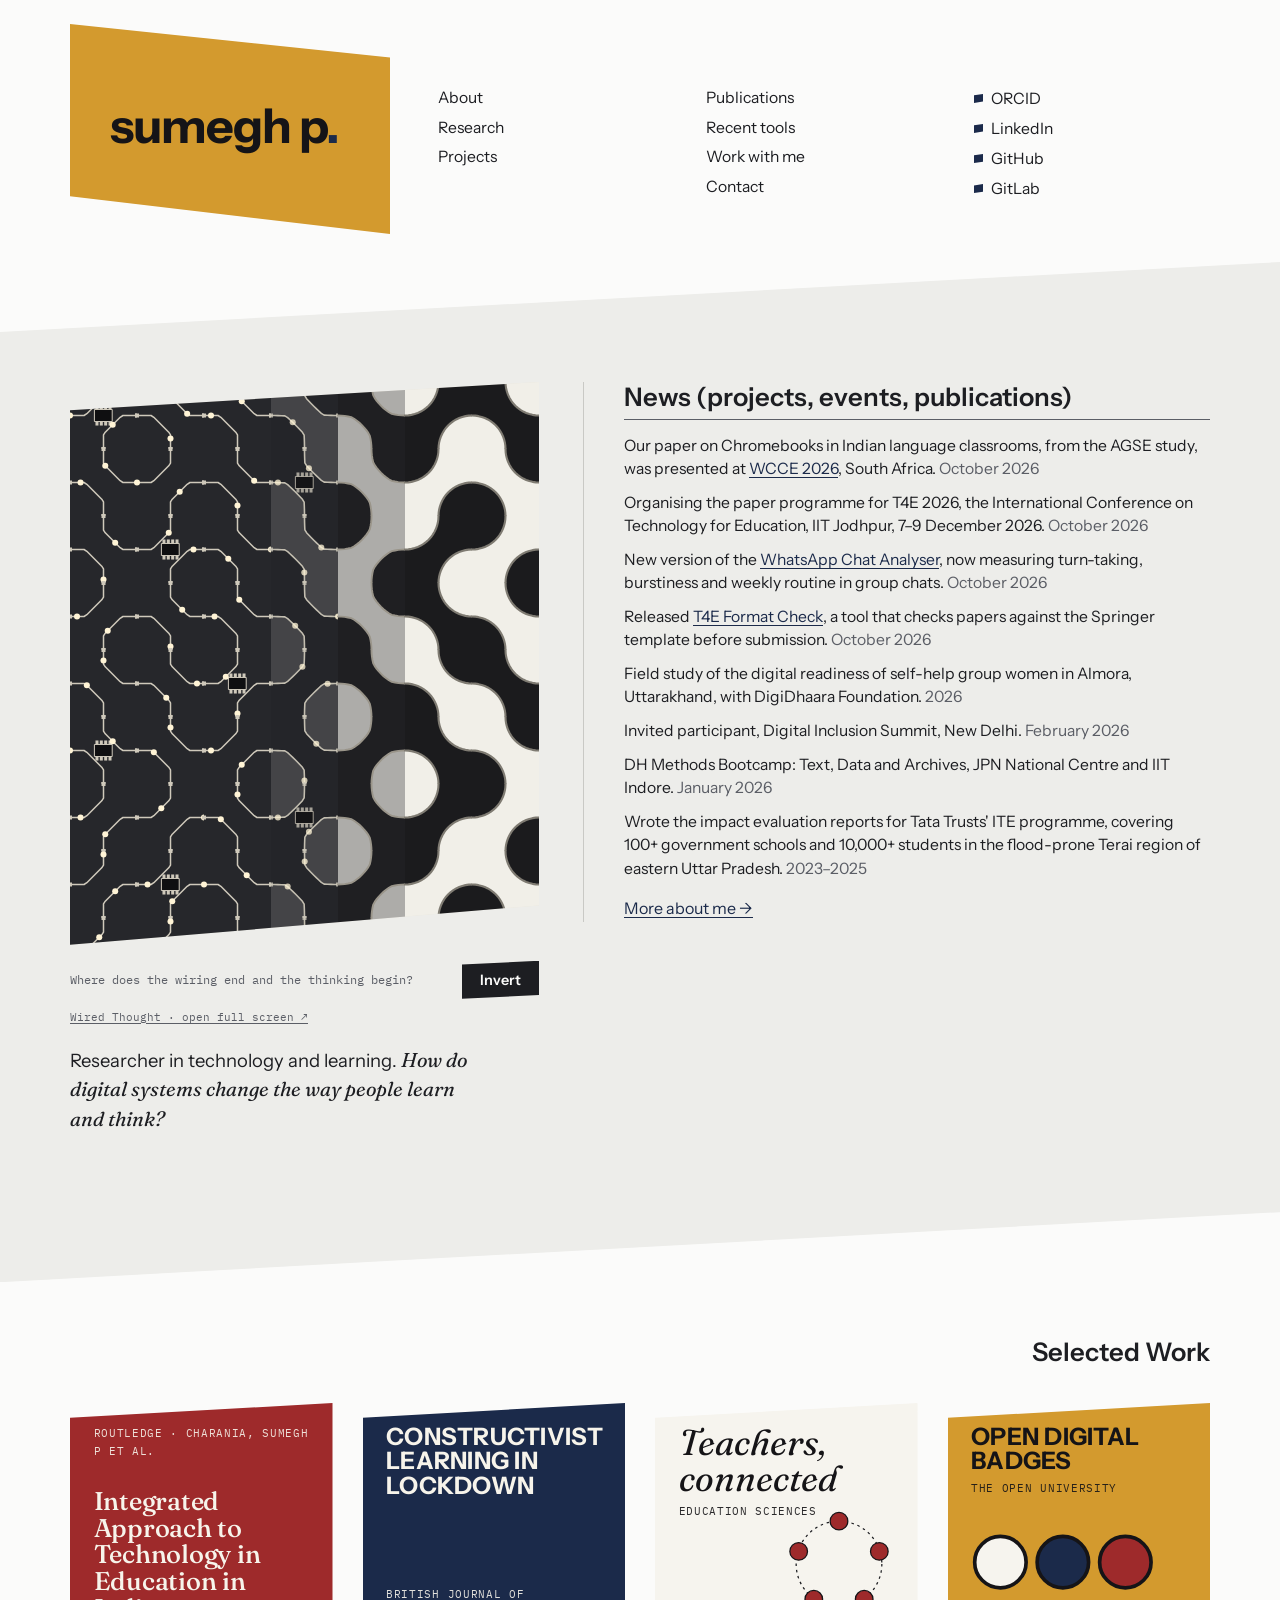
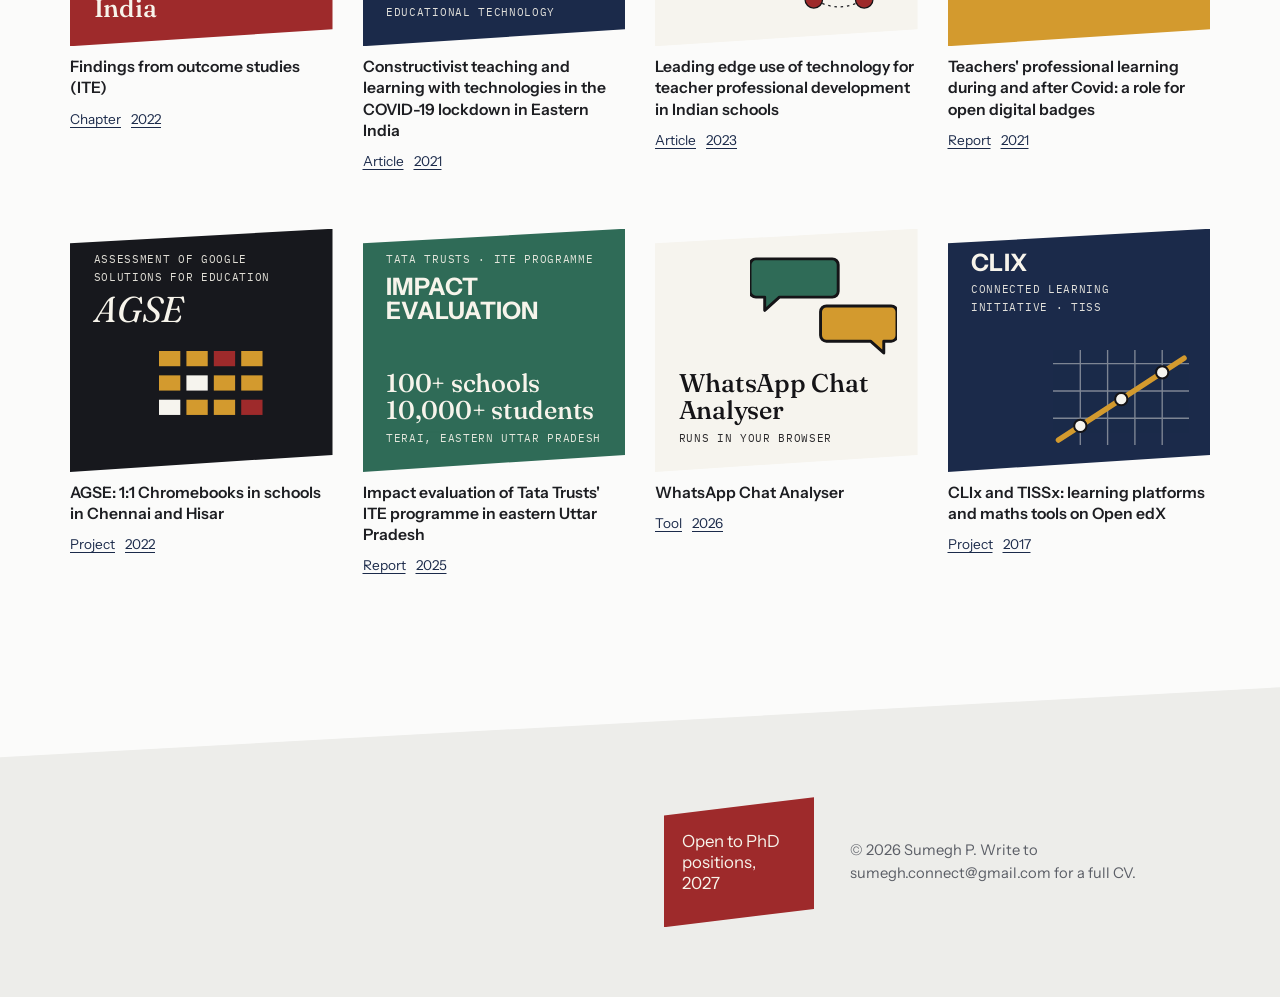
==== index.html @ 0738c070 "Add a gap above the name block" ====
<!doctype html>
<html lang="en">
<head>
<meta charset="utf-8">
<meta name="viewport" content="width=device-width, initial-scale=1, viewport-fit=cover">
<style>
:root { color-scheme: light; padding-top: env(safe-area-inset-top, 0px); padding-bottom: env(safe-area-inset-bottom, 0px); }
body { margin: 0; }
img { max-width: 100%; }
[hidden] { display: none !important; }
</style>
<title>Sumegh P</title>
<meta name="description" content="Sumegh P studies how digital systems change the way people learn and think, and builds the tools to see it.">
<link rel="preconnect" href="https://fonts.googleapis.com">
<link rel="preconnect" href="https://fonts.gstatic.com" crossorigin>
<link rel="stylesheet" href="https://fonts.googleapis.com/css2?family=Fraunces:ital,opsz,wght,SOFT,WONK@0,9..144,400..900,0..100,0..1;1,9..144,400..700,0..100,0..1&family=Instrument+Sans:wght@400;500;600;700&family=IBM+Plex+Mono:wght@400;500&family=Courier+Prime:wght@400;700&display=swap">
<style>
/* Layout: a scholar's site of tilted planes. Skewed name block, slanted grey bands, news beside a portrait, and a grid of typographic covers. Each menu item opens its own page. */
:root {
  --bg: #FBFBFA;
  --band: #EDEDEA;
  --ink: #1D1E22;
  --muted: #5B5E66;
  --rule: #C9C9C5;
  --link: #1B2A4A;
  --blue: #1B2A4A;
  --ochre: #D39A2E;
  --rose: #9E2A2B;
  --green: #2F6B57;
  --crimson: #9E2A2B;
  --night: #17181D;
  --paper: #F6F4EE;
  --on-dark: #F7F4EB;
  --on-light: #151417;

  --sans: "Instrument Sans", "Helvetica Neue", Arial, sans-serif;
  --serif: "Fraunces", Georgia, "Times New Roman", serif;
  --mono: "IBM Plex Mono", ui-monospace, Menlo, monospace;
}
@media (prefers-color-scheme: dark) {
  :root:not([data-theme="light"]) { --bg: #111216; --band: #1B1C21; --ink: #ECEBE6; --muted: #A3A5AD; --rule: #34363D; --link: #9BB2EE; color-scheme: dark; }
}
:root[data-theme="dark"] { --bg: #111216; --band: #1B1C21; --ink: #ECEBE6; --muted: #A3A5AD; --rule: #34363D; --link: #9BB2EE; color-scheme: dark; }

* { box-sizing: border-box; }
body { background: var(--bg); color: var(--ink); font-family: var(--sans); font-size: 1rem; line-height: 1.6; -webkit-font-smoothing: antialiased; overflow-x: hidden; }
a { color: var(--link); text-underline-offset: 3px; }
a:hover { color: var(--rose); }
:focus-visible { outline: 2px solid var(--ochre); outline-offset: 3px; }
.wrap { max-width: 1180px; margin: 0 auto; padding-left: max(20px, env(safe-area-inset-left, 0px)); padding-right: max(20px, env(safe-area-inset-right, 0px)); }

/* ---------- Header ---------- */
.masthead .wrap { display: grid; grid-template-columns: auto minmax(0, 1fr); gap: 48px; align-items: center; padding-block: 24px 28px; }
.logo { display: block; text-decoration: none; position: relative; width: 320px; height: 210px; }
.logo .plane { position: absolute; inset: 0; background: var(--ochre); clip-path: polygon(0 0, 100% 16%, 100% 100%, 0 82%); }
.logo .word { position: absolute; left: 40px; top: 78px; font-family: var(--sans); font-weight: 700; font-size: 3rem; letter-spacing: -0.02em; line-height: 1; color: var(--on-light); white-space: nowrap; }
.logo .word span { color: var(--blue); }
.logo:hover .plane { background: var(--crimson); }
.logo:hover .word { color: var(--on-dark); }
.logo:hover .word span { color: var(--ochre); }
.menu { display: grid; grid-template-columns: repeat(3, minmax(0, 1fr)); gap: 6px 32px; padding-top: 28px; }
.menu ul { list-style: none; margin: 0; padding: 0; display: grid; gap: 4px; align-content: start; }
.menu a { color: var(--ink); text-decoration: none; font-size: 0.98rem; display: inline-flex; align-items: center; gap: 8px; }
.menu a:hover, .menu a[aria-current="page"] { color: var(--rose); }
.menu a[aria-current="page"] { font-weight: 600; }
.menu .ext::before { content: ""; width: 9px; height: 9px; background: var(--blue); clip-path: polygon(0 15%, 100% 0, 100% 85%, 0 100%); flex: none; }

/* ---------- Slanted band ---------- */
.band { background: var(--band); clip-path: polygon(0 70px, 100% 0, 100% calc(100% - 70px), 0 100%); padding-block: 120px 130px; }
.band.flat-top { clip-path: polygon(0 0, 100% 0, 100% calc(100% - 70px), 0 100%); padding-top: 64px; }

/* ---------- Home: portrait + news ---------- */
.intro { display: grid; grid-template-columns: minmax(0, 0.9fr) minmax(0, 1.1fr); gap: 0; align-items: start; }
.portrait { padding-right: 44px; }
.portrait .skew { clip-path: polygon(0 5%, 100% 0, 100% 93%, 0 100%); background: #E8E5DC; }
.portrait svg { display: block; width: 100%; height: auto; }
.portrait { --paper: #F7F5EF; --canvas: #E8E5DC; --line: #151417; }
#tess { display: block; width: 100%; height: auto; aspect-ratio: 5 / 6; touch-action: none; cursor: ew-resize; }
.f-blue { fill: var(--blue); } .f-ochre { fill: var(--ochre); } .f-rose { fill: var(--rose); }
.f-green { fill: var(--green); } .f-paper { fill: var(--paper); } .f-line { fill: var(--line); } .f-canvas { fill: var(--canvas); }
.st { stroke: var(--line); stroke-width: 3; stroke-linejoin: round; stroke-linecap: round; }
.st-only { fill: none; stroke: var(--line); stroke-width: 3; stroke-linecap: round; stroke-linejoin: round; }
.pl { transform-box: fill-box; transform-origin: center; transition: transform .28s ease-out; }
.pl.paintable { cursor: pointer; }
.portrait.shattered .pl { transition: transform .8s cubic-bezier(.2,1.4,.4,1); }
.pl:hover > * { filter: brightness(1.07); }
.pbar { display: flex; flex-wrap: wrap; align-items: center; gap: 10px; margin-top: 16px; }
.pbar .artlink { flex-basis: 100%; font-family: var(--mono); font-size: 0.7rem; color: var(--muted); text-decoration: underline; text-underline-offset: 2px; }
.pbar .artlink:hover { color: var(--crimson); }
.pbar .caption { font-family: var(--mono); font-size: 0.74rem; color: var(--muted); line-height: 1.4; flex: 1 1 200px; }
.btn.alt { background: transparent; color: var(--ink); box-shadow: inset 0 0 0 2px var(--ink); }
.btn.alt:hover { background: var(--ochre); color: var(--on-light); box-shadow: none; }
@media (prefers-reduced-motion: reduce) { .pl { transition: none !important; } }
.portrait .who { margin-top: 18px; font-size: 1.15rem; line-height: 1.45; max-width: 34ch; }
.portrait .who em { font-family: var(--serif); font-style: italic; font-size: 1.25rem; }
.news { border-left: 1px solid var(--rule); padding-left: 40px; min-width: 0; }
.news h2, .pagehead h1 { font-family: var(--sans); font-weight: 600; font-size: 1.6rem; line-height: 1.2; margin: 0 0 14px; padding-bottom: 6px; border-bottom: 1px solid var(--muted); }
.news ul { list-style: none; margin: 0; padding: 0; display: grid; gap: 10px; }
.news li { font-size: 0.98rem; line-height: 1.5; }
.news time { color: var(--muted); white-space: nowrap; }
.news .more { margin-top: 16px; display: inline-block; }

/* ---------- Selected work ---------- */
.work-head { display: flex; flex-wrap: wrap; justify-content: space-between; align-items: baseline; gap: 12px; margin: 10px 0 30px; }
.work-head h2 { font-family: var(--sans); font-weight: 600; font-size: 1.6rem; margin: 0; }
.filterbar { font-size: 0.92rem; color: var(--muted); display: flex; gap: 10px; align-items: baseline; flex-wrap: wrap; }
.filterbar[hidden] { display: none !important; }
.linkbtn { all: unset; cursor: pointer; color: var(--link); text-decoration: underline; text-underline-offset: 3px; }
.linkbtn:hover { color: var(--rose); }
.linkbtn:focus-visible { outline: 2px solid var(--ochre); outline-offset: 2px; }
.covers { list-style: none; margin: 0; padding: 0; display: grid; grid-template-columns: repeat(4, minmax(0, 1fr)); gap: 56px 30px; }
.covers li { display: grid; gap: 10px; align-content: start; }
.covers li[hidden] { display: none !important; }
.cover { display: block; aspect-ratio: 544 / 504; max-width: 100%; clip-path: polygon(0 6%, 100% 0, 100% 93%, 0 100%); text-decoration: none; position: relative; overflow: hidden; transition: transform .35s cubic-bezier(.3,1.4,.5,1); }
.cover:hover { transform: translateY(-4px) rotate(-1deg); }
.cover:focus-visible { outline: none; }
.cover:focus-visible + .ctitle { text-decoration: underline; }
.cover .in { position: absolute; inset: 9% 9% 10% 9%; display: flex; flex-direction: column; gap: 6px; }
.ctitle { font-weight: 600; font-size: 0.98rem; line-height: 1.35; color: var(--ink); text-decoration: none; }
.ctitle:hover { color: var(--rose); }
.ctags { display: flex; gap: 10px; font-size: 0.85rem; }

/* cover designs: fixed pigments, like printed objects */
.c-rose { background: var(--rose); color: var(--on-dark); }
.c-blue { background: var(--blue); color: var(--on-dark); }
.c-paper { background: var(--paper); color: var(--on-light); }
.c-ochre { background: var(--ochre); color: var(--on-light); }
.c-night { background: var(--night); color: var(--on-dark); }
.c-green { background: var(--green); color: var(--on-dark); }
.k-small { font-family: var(--mono); font-size: clamp(0.55rem, 0.9vw, 0.7rem); letter-spacing: 0.06em; text-transform: uppercase; opacity: .9; }
.k-serif { font-family: var(--serif); font-weight: 500; font-size: clamp(1.05rem, 2vw, 1.6rem); line-height: 1.05; letter-spacing: -0.01em; }
.k-serif-i { font-family: var(--serif); font-style: italic; font-weight: 400; font-size: clamp(1.4rem, 2.8vw, 2.3rem); line-height: 1; }
.k-heavy { font-family: var(--sans); font-weight: 700; font-size: clamp(1rem, 1.9vw, 1.5rem); line-height: 1.02; text-transform: uppercase; letter-spacing: 0.01em; }
.cover svg.motif { position: absolute; pointer-events: none; }

/* ---------- Inner pages ---------- */
.page[hidden] { display: none !important; }
.pagehead { margin-bottom: 30px; }
.pagehead p { color: var(--muted); max-width: 62ch; font-size: 1.05rem; }
.cols { display: grid; grid-template-columns: minmax(0, 1fr) 320px; gap: 56px; align-items: start; }
.prose { display: grid; gap: 16px; max-width: 66ch; font-size: 1.04rem; }
.lead { font-family: var(--serif); font-style: italic; font-size: 1.45rem; line-height: 1.35; max-width: 34ch; }
.ledger { border-left: 1px solid var(--rule); padding-left: 26px; display: grid; gap: 14px; }
.ledger h2 { font-size: 0.8rem; font-family: var(--mono); font-weight: 500; letter-spacing: 0.06em; text-transform: uppercase; color: var(--muted); margin: 0 0 4px; }
.ledger div { display: grid; gap: 1px; }
.ledger .yr { font-family: var(--mono); font-size: 0.78rem; color: var(--muted); font-variant-numeric: tabular-nums; }
.ledger .what { font-weight: 600; font-size: 0.96rem; line-height: 1.35; }
.ledger .where { font-size: 0.88rem; color: var(--muted); }

.quad { display: grid; grid-template-columns: repeat(2, minmax(0, 1fr)); gap: 40px 48px; }
.quad article:last-child:nth-child(odd) { grid-column: 1 / -1; }
.quad article { display: grid; gap: 8px; align-content: start; }
.chip { width: 54px; height: 34px; clip-path: polygon(0 12%, 100% 0, 100% 88%, 0 100%); }
.quad h2, .rows h2, .tools h2, .offers h2 { font-family: var(--sans); font-weight: 600; font-size: 1.18rem; line-height: 1.3; margin: 0; }
.quad p, .offers p { color: var(--muted); }

.rows { display: grid; gap: 0; }
.rows article { display: grid; grid-template-columns: 110px minmax(0, 1fr); gap: 26px; padding-block: 24px; border-top: 1px solid var(--rule); }
.rows article:first-child { border-top: 0; padding-top: 0; }
.rows .yr { font-family: var(--mono); font-size: 0.85rem; color: var(--muted); font-variant-numeric: tabular-nums; padding-top: 3px; }
.rows .body { display: grid; gap: 7px; min-width: 0; }
.meta { font-size: 0.88rem; color: var(--muted); }
.meta b { color: var(--ink); font-weight: 600; }
.rows p { max-width: 66ch; }
.links { display: flex; flex-wrap: wrap; gap: 4px 18px; font-size: 0.94rem; }
.badge { font-family: var(--mono); font-size: 0.68rem; letter-spacing: 0.06em; text-transform: uppercase; background: var(--green); color: var(--on-dark); padding: 2px 7px; margin-left: 8px; vertical-align: 2px; }

.pubs { list-style: none; margin: 0; padding: 0; display: grid; }
.pubs li { display: grid; grid-template-columns: 70px minmax(0, 1fr); gap: 20px; padding-block: 16px; border-top: 1px solid var(--rule); }
.pubs li:first-child { border-top: 0; padding-top: 0; }
.pubs .yr { font-family: var(--mono); font-size: 0.88rem; color: var(--muted); font-variant-numeric: tabular-nums; padding-top: 2px; }
.cite { overflow-wrap: anywhere; min-width: 0; }
.cite .t { font-family: var(--serif); font-size: 1.08rem; }
.cite b { font-weight: 600; }
.cite .kind { font-family: var(--mono); font-size: 0.72rem; letter-spacing: 0.05em; text-transform: uppercase; color: var(--muted); margin-right: 8px; }
.cite .doi { font-family: var(--mono); font-size: 0.82rem; }

.tools { display: grid; grid-template-columns: repeat(2, minmax(0, 1fr)); gap: 40px; }
.tools article { display: grid; gap: 12px; align-content: start; }
.tools p { color: var(--muted); }

.offers { display: grid; grid-template-columns: repeat(2, minmax(0, 1fr)); gap: 32px 48px; margin-bottom: 30px; }
.offers article { display: grid; gap: 6px; border-top: 3px solid var(--ink); padding-top: 14px; }

.svc { display: grid; grid-template-columns: repeat(3, minmax(0, 1fr)); gap: 36px; margin-top: 56px; padding-top: 30px; border-top: 1px solid var(--rule); }
.svc h2 { font-family: var(--mono); font-size: 0.8rem; font-weight: 500; letter-spacing: 0.06em; text-transform: uppercase; color: var(--muted); margin: 0 0 12px; }
.svc ul { list-style: none; margin: 0; padding: 0; display: grid; gap: 12px; }
.svc li { font-weight: 600; font-size: 0.96rem; line-height: 1.4; display: grid; }
.svc li span { font-weight: 400; color: var(--muted); font-size: 0.86rem; }

.contact { display: grid; gap: 26px; }
.email-row { display: flex; flex-wrap: wrap; gap: 14px; align-items: center; }
.email { font-family: "Courier Prime", "Courier New", Courier, monospace; font-weight: 700; font-size: clamp(1.2rem, 4.2vw, 2.2rem); letter-spacing: -0.01em; user-select: all; overflow-wrap: anywhere; }
.btn { font: 600 0.9rem var(--sans); padding: 10px 18px; border: 0; background: var(--ink); color: var(--bg); cursor: pointer; clip-path: polygon(0 10%, 100% 0, 100% 90%, 0 100%); }
.btn:hover { background: var(--rose); color: var(--on-light); }
.note { font-family: var(--mono); font-size: 0.8rem; color: var(--muted); min-height: 1.2em; }
.elsewhere { list-style: none; margin: 0; padding: 0; display: grid; grid-template-columns: repeat(auto-fit, minmax(200px, 1fr)); gap: 16px 28px; }
.elsewhere li { display: grid; gap: 2px; border-top: 1px solid var(--rule); padding-top: 8px; }
.elsewhere .k { font-family: var(--mono); font-size: 0.74rem; letter-spacing: 0.05em; text-transform: uppercase; color: var(--muted); }

/* ---------- Footer ---------- */
.foot { margin-top: 90px; }
.foot .band { padding-block: 110px 70px; clip-path: polygon(0 70px, 100% 0, 100% 100%, 0 100%); }
.foot .wrap { display: flex; flex-wrap: wrap; gap: 36px; justify-content: flex-end; align-items: center; }
.foot .tile { display: block; width: 150px; height: 130px; background: var(--crimson); clip-path: polygon(0 14%, 100% 0, 100% 86%, 0 100%); color: var(--on-dark); text-decoration: none; padding: 34px 18px; font-size: 1.05rem; line-height: 1.25; }
.foot .tile:hover { background: var(--ochre); color: var(--on-light); }
.foot p { max-width: 36ch; font-size: 0.92rem; color: var(--muted); margin: 0; }

.section-gap { padding-block: 40px 20px; }

@media (max-width: 1000px) {
  .covers { grid-template-columns: repeat(3, minmax(0, 1fr)); }
}
@media (max-width: 860px) {
  .masthead .wrap { grid-template-columns: minmax(0, 1fr); gap: 4px; }
  .menu { padding-top: 0; }
  .intro, .cols { grid-template-columns: minmax(0, 1fr); gap: 36px; }
  .portrait { padding-right: 0; max-width: 460px; }
  .news { border-left: 0; padding-left: 0; }
  .covers { grid-template-columns: repeat(2, minmax(0, 1fr)); gap: 40px 20px; }
  .quad, .tools, .offers, .svc { grid-template-columns: minmax(0, 1fr); }
  .band { padding-block: 90px 100px; clip-path: polygon(0 40px, 100% 0, 100% calc(100% - 40px), 0 100%); }
  .band.flat-top { clip-path: polygon(0 0, 100% 0, 100% calc(100% - 40px), 0 100%); padding-top: 40px; }
}
@media (max-width: 560px) {
  .logo { width: 240px; height: 160px; }
  .logo { width: 250px; }
  .logo .plane { right: 0; }
  .logo .word { left: 28px; top: 58px; font-size: 2.3rem; }
  .menu { grid-template-columns: repeat(2, minmax(0, 1fr)); }
  .menu ul:nth-child(3) { grid-column: 1 / -1; display: flex; flex-wrap: wrap; gap: 6px 18px; margin-top: 8px; }
  .rows article, .pubs li { grid-template-columns: minmax(0, 1fr); gap: 4px; }
  .k-serif { font-size: 1rem; } .k-heavy { font-size: 0.95rem; } .k-serif-i { font-size: 1.35rem; }
}
@media (prefers-reduced-motion: reduce) { .cover { transition: none; } }
</style>
</head>
<body>
<header class="masthead">
  <div class="wrap">
    <a class="logo" href="#home" aria-label="Sumegh P, home">
      <span class="plane" aria-hidden="true"></span>
      <span class="word" aria-hidden="true">sumegh p<span>.</span></span>
    </a>
    <nav class="menu" aria-label="Pages">
      <ul>
        <li><a href="#about">About</a></li>
        <li><a href="#research">Research</a></li>
        <li><a href="#projects">Projects</a></li>
      </ul>
      <ul>
        <li><a href="#publications">Publications</a></li>
        <li><a href="#tools">Recent tools</a></li>
        <li><a href="#work">Work with me</a></li>
        <li><a href="#contact">Contact</a></li>
      </ul>
      <ul>
        <li><a class="ext" href="https://orcid.org/0000-0003-0709-2174" target="_blank" rel="noopener">ORCID</a></li>
        <li><a class="ext" href="https://www.linkedin.com/in/sumeghhp" target="_blank" rel="noopener">LinkedIn</a></li>
        <li><a class="ext" href="https://github.com/sumeghp" target="_blank" rel="noopener">GitHub</a></li>
        <li><a class="ext" href="https://gitlab.com/sumeghhp" target="_blank" rel="noopener">GitLab</a></li>
      </ul>
    </nav>
  </div>
</header>

<main>
  <!-- ================= HOME ================= -->
  <div class="page" data-page="home">
    <div class="band">
      <div class="wrap intro">
        <div class="portrait">
          <div class="skew">
            <canvas id="tess" role="img" aria-label="A circuit board whose right-angled traces gradually bend into an interlocking black and white pattern"></canvas>
          </div>
          <div class="pbar">
            <span class="caption">Where does the wiring end and the thinking begin?</span>
            <button class="btn" type="button" id="invert">Invert</button>
            <a class="artlink" href="https://sumeghp.github.io/wired-thought/" target="_blank" rel="noopener">Wired Thought · open full screen ↗</a>
          </div>
          <p class="who">Researcher in technology and learning. <em>How do digital systems change the way people learn and think?</em></p>
        </div>
        <div class="news">
          <h2>News (projects, events, publications)</h2>
          <ul>
            <li>Our paper on Chromebooks in Indian language classrooms, from the AGSE study, was presented at <a href="https://wcce2026.org/program/" target="_blank" rel="noopener">WCCE 2026</a>, South Africa. <time>October 2026</time></li>
            <li>Organising the paper programme for T4E 2026, the International Conference on Technology for Education, IIT Jodhpur, 7–9 December 2026. <time>October 2026</time></li>
            <li>New version of the <a href="https://sumeghhp.gitlab.io/whatsapp_plots/" target="_blank" rel="noopener">WhatsApp Chat Analyser</a>, now measuring turn-taking, burstiness and weekly routine in group chats. <time>October 2026</time></li>
            <li>Released <a href="https://sumeghp.github.io/t4e-format-checker/" target="_blank" rel="noopener">T4E Format Check</a>, a tool that checks papers against the Springer template before submission. <time>October 2026</time></li>
            <li>Field study of the digital readiness of self-help group women in Almora, Uttarakhand, with DigiDhaara Foundation. <time>2026</time></li>
            <li>Invited participant, Digital Inclusion Summit, New Delhi. <time>February 2026</time></li>
            <li>DH Methods Bootcamp: Text, Data and Archives, JPN National Centre and IIT Indore. <time>January 2026</time></li>
            <li>Wrote the impact evaluation reports for Tata Trusts' ITE programme, covering 100+ government schools and 10,000+ students in the flood-prone Terai region of eastern Uttar Pradesh. <time>2023–2025</time></li>
          </ul>
          <a class="more" href="#about">More about me →</a>
        </div>
      </div>
    </div>

    <div class="wrap section-gap">
      <div class="work-head">
        <div class="filterbar" id="filterbar" hidden><span>Showing <b id="filtername"></b></span><button class="linkbtn" type="button" id="clearfilter">Show all</button></div>
        <h2 style="margin-left:auto">Selected Work</h2>
      </div>
      <ul class="covers" id="covers">
        <li data-tags="Chapter 2022">
          <a class="cover c-rose" href="https://doi.org/10.4324/9781003300274-7" target="_blank" rel="noopener" aria-label="Findings from outcome studies, Routledge chapter 2022">
            <span class="in"><span class="k-small">Routledge · Charania, Sumegh P et al.</span><span class="k-serif" style="margin-top:auto">Integrated Approach to Technology in Education in India</span></span>
          </a>
          <a class="ctitle" href="https://doi.org/10.4324/9781003300274-7" target="_blank" rel="noopener">Findings from outcome studies (ITE)</a>
          <span class="ctags"><button class="linkbtn" type="button" data-tag="Chapter">Chapter</button><button class="linkbtn" type="button" data-tag="2022">2022</button></span>
        </li>
        <li data-tags="Article 2021">
          <a class="cover c-blue" href="https://doi.org/10.1111/bjet.13111" target="_blank" rel="noopener" aria-label="Constructivist teaching and learning with technologies in the COVID-19 lockdown, BJET 2021">
            <span class="in"><span class="k-heavy">Constructivist learning in lockdown</span><span class="k-small" style="margin-top:auto">British Journal of Educational Technology</span></span>
          </a>
          <a class="ctitle" href="https://doi.org/10.1111/bjet.13111" target="_blank" rel="noopener">Constructivist teaching and learning with technologies in the COVID-19 lockdown in Eastern India</a>
          <span class="ctags"><button class="linkbtn" type="button" data-tag="Article">Article</button><button class="linkbtn" type="button" data-tag="2021">2021</button></span>
        </li>
        <li data-tags="Article 2023">
          <a class="cover c-paper" href="https://doi.org/10.3390/educsci13040386" target="_blank" rel="noopener" aria-label="Leading edge use of technology for teacher professional development, Education Sciences 2023">
            <svg class="motif" viewBox="0 0 100 100" style="right:6%;bottom:8%;width:48%" aria-hidden="true"><circle cx="50" cy="50" r="34" fill="none" stroke="#1D1E22" stroke-dasharray="2 3"/><g fill="#9E2A2B" stroke="#151417" stroke-width="1"><circle cx="50" cy="16" r="7"/><circle cx="82" cy="40" r="7"/><circle cx="70" cy="78" r="7"/><circle cx="30" cy="78" r="7"/><circle cx="18" cy="40" r="7"/></g></svg>
            <span class="in"><span class="k-serif-i">Teachers, connected</span><span class="k-small">Education Sciences</span></span>
          </a>
          <a class="ctitle" href="https://doi.org/10.3390/educsci13040386" target="_blank" rel="noopener">Leading edge use of technology for teacher professional development in Indian schools</a>
          <span class="ctags"><button class="linkbtn" type="button" data-tag="Article">Article</button><button class="linkbtn" type="button" data-tag="2023">2023</button></span>
        </li>
        <li data-tags="Report 2021">
          <a class="cover c-ochre" href="https://oro.open.ac.uk/75653/" target="_blank" rel="noopener" aria-label="Open digital badges report, The Open University 2021">
            <svg class="motif" viewBox="0 0 100 60" style="left:9%;bottom:12%;width:70%" aria-hidden="true"><g stroke="#151417" stroke-width="2"><circle cx="16" cy="30" r="14" fill="#F6F4EE"/><circle cx="50" cy="30" r="14" fill="#1B2A4A"/><circle cx="84" cy="30" r="14" fill="#9E2A2B"/></g></svg>
            <span class="in"><span class="k-heavy">Open digital badges</span><span class="k-small">The Open University</span></span>
          </a>
          <a class="ctitle" href="https://oro.open.ac.uk/75653/" target="_blank" rel="noopener">Teachers' professional learning during and after Covid: a role for open digital badges</a>
          <span class="ctags"><button class="linkbtn" type="button" data-tag="Report">Report</button><button class="linkbtn" type="button" data-tag="2021">2021</button></span>
        </li>
        <li data-tags="Project 2022">
          <a class="cover c-night" href="#projects" aria-label="AGSE, Assessment of Google Solutions for Education">
            <svg class="motif" viewBox="0 0 100 60" style="right:8%;bottom:12%;width:58%" aria-hidden="true"><g fill="#D39A2E"><rect x="0" y="0" width="14" height="10"/><rect x="18" y="0" width="14" height="10"/><rect x="36" y="0" width="14" height="10" fill="#9E2A2B"/><rect x="54" y="0" width="14" height="10"/><rect x="0" y="16" width="14" height="10"/><rect x="18" y="16" width="14" height="10" fill="#F6F4EE"/><rect x="36" y="16" width="14" height="10"/><rect x="54" y="16" width="14" height="10"/><rect x="0" y="32" width="14" height="10" fill="#F6F4EE"/><rect x="18" y="32" width="14" height="10"/><rect x="36" y="32" width="14" height="10"/><rect x="54" y="32" width="14" height="10" fill="#9E2A2B"/></g></svg>
            <span class="in"><span class="k-small">Assessment of Google Solutions for Education</span><span class="k-serif-i">AGSE</span></span>
          </a>
          <a class="ctitle" href="#projects">AGSE: 1:1 Chromebooks in schools in Chennai and Hisar</a>
          <span class="ctags"><button class="linkbtn" type="button" data-tag="Project">Project</button><button class="linkbtn" type="button" data-tag="2022">2022</button></span>
        </li>
        <li data-tags="Report 2025">
          <a class="cover c-green" href="#projects" aria-label="Impact evaluation of the ITE programme for Tata Trusts">
            <span class="in"><span class="k-small">Tata Trusts · ITE programme</span><span class="k-heavy">Impact evaluation</span><span class="k-serif" style="margin-top:auto">100+ schools<br>10,000+ students</span><span class="k-small">Terai, eastern Uttar Pradesh</span></span>
          </a>
          <a class="ctitle" href="#projects">Impact evaluation of Tata Trusts' ITE programme in eastern Uttar Pradesh</a>
          <span class="ctags"><button class="linkbtn" type="button" data-tag="Report">Report</button><button class="linkbtn" type="button" data-tag="2025">2025</button></span>
        </li>
        <li data-tags="Tool 2026">
          <a class="cover c-paper" href="https://sumeghhp.gitlab.io/whatsapp_plots/" target="_blank" rel="noopener" aria-label="WhatsApp Chat Analyser tool">
            <svg class="motif" viewBox="0 0 100 70" style="right:8%;top:10%;width:56%" aria-hidden="true"><g stroke="#151417" stroke-width="2" stroke-linejoin="round"><path fill="#2F6B57" d="M4,4 h52 a4,4 0 0 1 4,4 v18 a4,4 0 0 1 -4,4 h-36 l-10,9 v-9 h-6 a4,4 0 0 1 -4,-4 v-18 a4,4 0 0 1 4,-4 Z"/><path fill="#D39A2E" d="M96,36 h-44 a4,4 0 0 0 -4,4 v16 a4,4 0 0 0 4,4 h30 l9,8 v-8 h5 a4,4 0 0 0 4,-4 v-16 a4,4 0 0 0 -4,-4 Z"/></g></svg>
            <span class="in" style="justify-content:flex-end"><span class="k-serif">WhatsApp Chat Analyser</span><span class="k-small">Runs in your browser</span></span>
          </a>
          <a class="ctitle" href="https://sumeghhp.gitlab.io/whatsapp_plots/" target="_blank" rel="noopener">WhatsApp Chat Analyser</a>
          <span class="ctags"><button class="linkbtn" type="button" data-tag="Tool">Tool</button><button class="linkbtn" type="button" data-tag="2026">2026</button></span>
        </li>
        <li data-tags="Project 2017">
          <a class="cover c-blue" href="#projects" aria-label="CLIx and TISSx learning platforms">
            <svg class="motif" viewBox="0 0 100 70" style="right:8%;bottom:11%;width:52%" aria-hidden="true"><g stroke="#F6F4EE" stroke-width="1" opacity=".45"><path d="M0,10 H100 M0,30 H100 M0,50 H100 M20,0 V70 M40,0 V70 M60,0 V70 M80,0 V70"/></g><path d="M4,66 L96,6" stroke="#D39A2E" stroke-width="4" stroke-linecap="round"/><g fill="#F6F4EE" stroke="#151417" stroke-width="1.5"><circle cx="20" cy="55.6" r="4.5"/><circle cx="50" cy="36" r="4.5"/><circle cx="80" cy="16.4" r="4.5"/></g></svg>
            <span class="in"><span class="k-heavy">CLIx</span><span class="k-small">Connected Learning Initiative · TISS</span></span>
          </a>
          <a class="ctitle" href="#projects">CLIx and TISSx: learning platforms and maths tools on Open edX</a>
          <span class="ctags"><button class="linkbtn" type="button" data-tag="Project">Project</button><button class="linkbtn" type="button" data-tag="2017">2017</button></span>
        </li>
      </ul>
    </div>
  </div>

  <!-- ================= ABOUT ================= -->
  <div class="page" data-page="about" hidden>
    <div class="band flat-top"><div class="wrap">
      <div class="pagehead"><h1>About</h1></div>
      <div class="cols">
        <div class="prose">
          <p class="lead">I study how digital systems change the way people learn and think, and I build the tools to see it.</p>
          <p>I trained as an engineer and computer scientist at Bombay University, then spent seven years at the Tata Institute of Social Sciences studying how technology reaches government schools. On CLIx, I ran the Open edX learning platforms, wrote interactive maths tools and trained teachers in Rajasthan, Chhattisgarh, Telangana and Mizoram. I evaluated ITE, a project-based learning programme by TISS and Tata Trusts that ran in government schools across 11+ states, and co-authored its outcome studies. I also designed the research for AGSE, a study of 1:1 Chromebooks in two schools in Chennai and Hisar. Most recently, I led field research for the Digital Classroom Project in more than 60 government schools in Madhya Pradesh.</p>
          <p>Since 2024 I have managed the Safexpress Centre for Data, Learning and Decision Sciences at Ashoka University. There, mathematicians, statisticians and computer scientists study AI/ML models on state-of-the-art computing infrastructure, and I get a glimpse of that research from behind the scenes.</p>
          <p>In my spare time I help organise T4E, the international conference on technology for education, and I have worked with Tata Trusts as an evaluation consultant, writing the impact evaluation reports for its ITE programme across 100+ government schools and 10,000+ students in the flood-prone Terai region of eastern Uttar Pradesh. I am also drawn to mathematical art, especially tessellations.</p>
          <p>My questions have shifted from whether a technology works in a classroom to what it does to the people using it: how generative AI changes who does the thinking, how communities form on messaging platforms, and how culture lives in digital images. I am looking for PhD positions starting in 2027.</p>
        </div>
        <div class="ledger" aria-label="Career summary">
          <h2>Career</h2>
          <div><span class="yr">2024 –</span><span class="what">Centre Manager, SCDLDS</span><span class="where">Ashoka University</span></div>
          <div><span class="yr">2023 – 2025</span><span class="what">Evaluation consultant, ITE</span><span class="where">Sir Ratan Tata Trust</span></div>
          <div><span class="yr">2022 – 2024</span><span class="what">Senior Research Associate</span><span class="where">TISS, Gwalior and Indore</span></div>
          <div><span class="yr">2019 – 2022</span><span class="what">Research Associate</span><span class="where">TISS, Mumbai</span></div>
          <div><span class="yr">2017 – 2019</span><span class="what">Research Assistant</span><span class="where">TISS, Mumbai</span></div>
          <div><span class="yr">2017</span><span class="what">M.Sc. Computer Science</span><span class="where">Bombay University</span></div>
          <div><span class="yr">2014</span><span class="what">B.E. Instrumentation Engineering</span><span class="where">Bombay University</span></div>
        </div>
      </div>
      <div class="svc">
        <div><h2>Academic service</h2><ul>
          <li>T4E 2026<span>Organising team: peer review and paper programme</span></li>
          <li>T4E 2025<span>Conference manager, submissions and peer review</span></li>
          <li>exSPLOre 2025 and 2026<span>Local organising committee</span></li>
          <li>Education and Information Technologies<span>Reviewer</span></li>
        </ul></div>
        <div><h2>Teaching</h2><ul>
          <li>Introduction to Machine Learning<span>Teaching fellow, Ashoka University, 2024</span></li>
          <li>Python for Algorithms<span>Visiting faculty, M.Sc. Computer Science, Bombay University, 2017–18</span></li>
          <li>Teacher professional development<span>Courses and workshops for government school teachers</span></li>
        </ul></div>
        <div><h2>Recent training</h2><ul>
          <li>DH Methods Bootcamp<span>JPN National Centre and IIT Indore, 2026</span></li>
          <li>Digital Inclusion Summit<span>Invited participant, New Delhi, 2026</span></li>
        </ul></div>
      </div>
    </div></div>
  </div>

  <!-- ================= RESEARCH ================= -->
  <div class="page" data-page="research" hidden>
    <div class="band flat-top"><div class="wrap">
      <div class="pagehead"><h1>Research</h1><p>Five questions I keep returning to.</p></div>
      <div class="quad">
        <article><div class="chip" style="background:var(--blue)"></div><h2>Thinking agency and generative AI</h2><p>When learners read, write and reason with AI, who is doing the knowing? I am interested in cognitive offloading, and in how learners and users keep ownership of their own thinking.</p></article>
        <article><div class="chip" style="background:var(--crimson)"></div><h2>Connectivism and connected learning</h2><p>Learning now happens across networks of people, platforms and machines rather than inside one classroom. I ask how knowledge forms and travels through these networks, and what changes when AI becomes one of the connections.</p></article>
        <article><div class="chip" style="background:var(--ochre)"></div><h2>Learning where resources are thin</h2><p>Devices, connectivity and language in government schools and rural communities across the Global South, and who is left out when a new technology arrives.</p></article>
        <article><div class="chip" style="background:var(--green)"></div><h2>Platforms and online communities</h2><p>How users build communities on messaging and social platforms: who speaks, who replies, and how the rhythm of a group follows the rhythm of their lives.</p></article>
        <article><div class="chip" style="background:var(--ink)"></div><h2>Culture, creativity and heritage</h2><p>Computational methods for reading images, film and archives, to understand why certain forms move people.</p></article>
      </div>
    </div></div>
  </div>

  <!-- ================= PROJECTS ================= -->
  <div class="page" data-page="projects" hidden>
    <div class="band flat-top"><div class="wrap">
      <div class="pagehead"><h1>Projects</h1><p>Fieldwork, platforms and evaluations, newest first.</p></div>
      <div class="rows">
        <article><span class="yr">2026</span><div class="body"><h2>Digital readiness of self-help group women in Almora<span class="badge">Ongoing</span></h2><div class="meta"><b>Analysis and report</b> · DigiDhaara Foundation</div><p>Focus groups with SHG women and interviews with NRLM officials in the Takula and Dhaula Devi blocks of Uttarakhand, on phone ownership, banking, UPI and selling products online.</p></div></article>
        <article><span class="yr">2022 – 24</span><div class="body"><h2>Assessment of Google Solutions for Education (AGSE)</h2><div class="meta"><b>Research design and analysis</b> · TISS with Google India</div><p>An assessment of a 1:1 Chromebook programme in two secondary government schools, in Chennai and Hisar. I drafted the research proposal, built the data collection tools and analysed classroom practice.</p></div></article>
        <article><span class="yr">2022 – 24</span><div class="body"><h2>Digital Classroom Project, Madhya Pradesh</h2><div class="meta"><b>Led implementation and research</b> · TISS CETE</div><p>A study of engagement with digital classrooms in more than 60 upper primary and secondary government schools. I led field data collection and supervised the research team across both districts.</p></div></article>
        <article><span class="yr">2019 – 25</span><div class="body"><h2>Integrated Approach to Technology in Education (ITE)</h2><div class="meta"><b>Researcher, then evaluation consultant</b> · TISS with Tata Trusts</div><p>A project-based learning programme with technology, run by TISS and Tata Trusts in government schools across 11+ states. I carried out its evaluation in all of them and co-authored its outcome studies. Later, as a consultant, I wrote the impact evaluation reports for 100+ schools and 10,000+ students in the flood-prone Terai region of eastern Uttar Pradesh, including coding skills and IT integration.</p><div class="links"><a href="https://doi.org/10.1111/bjet.13111" target="_blank" rel="noopener">BJET 2021</a><a href="https://doi.org/10.4324/9781003300274-7" target="_blank" rel="noopener">Routledge chapter 2022</a></div></div></article>
        <article><span class="yr">2019 – 21</span><div class="body"><h2>Teacher communities on messaging platforms</h2><div class="meta"><b>Lead author</b> · TISS</div><p>How in-service government teachers used WhatsApp groups as communities of practice: who posted, who replied, and how activity followed the school calendar. This work later became the WhatsApp Chat Analyser.</p><div class="links"><a href="https://www.learntechlib.org/primary/p/220164/" target="_blank" rel="noopener">SITE 2021</a><a href="https://doi.org/10.1007/978-3-030-59847-1_8" target="_blank" rel="noopener">OCCE 2020</a></div></div></article>
        <article><span class="yr">2020 – 21</span><div class="body"><h2>Open digital badges for teacher learning</h2><div class="meta"><b>Badge design and pilot</b> · TISS with The Open University, UK</div><p>Research on whether digital badges motivate teachers' professional learning. I helped design the badge specifications and piloted Badgr for credentialing at scale.</p><div class="links"><a href="https://oro.open.ac.uk/75653/" target="_blank" rel="noopener">Open University report 2021</a></div></div></article>
        <article><span class="yr">2017 – 22</span><div class="body"><h2>CLIx and TISSx learning platforms</h2><div class="meta"><b>Platforms, tools and learning analytics</b> · TISS</div><p>I ran the Open edX platforms behind CLIx and TISSx, wrote JavaScript tools for maths modules on linear equations and proportional reasoning, trained government teachers in Rajasthan, Chhattisgarh, Telangana and Mizoram, and analysed learner data from TISSx teacher courses.</p></div></article>
      </div>
    </div></div>
  </div>

  <!-- ================= PUBLICATIONS ================= -->
  <div class="page" data-page="publications" hidden>
    <div class="band flat-top"><div class="wrap">
      <div class="pagehead"><h1>Publications</h1><p>ORCID <a href="https://orcid.org/0000-0003-0709-2174" target="_blank" rel="noopener">0000-0003-0709-2174</a></p></div>
      <ol class="pubs">
        <li><span class="yr">2026</span><div class="cite"><span class="kind">Conference</span>Charania, A., &amp; <b>Sumegh P</b>. <span class="t">Chromebooks in public secondary schools in India: A case study on language classroom integration.</span> <em>World Conference on Computers in Education (WCCE 2026)</em>, Kruger National Park, South Africa.</div></li>
        <li><span class="yr">2023</span><div class="cite"><span class="kind">Journal</span>Charania, A., <b>Sumegh P</b>, Sen, S., Sarkar, D., &amp; Bakshani, U. <span class="t">Leading edge use of technology for teacher professional development in Indian schools.</span> <em>Education Sciences</em>, 13(4), 386. <a class="doi" href="https://doi.org/10.3390/educsci13040386" target="_blank" rel="noopener">doi:10.3390/educsci13040386</a></div></li>
        <li><span class="yr">2022</span><div class="cite"><span class="kind">Chapter</span>Charania, A., <b>Sumegh P</b>, Avadhanam, R., &amp; Bakshani, U. <span class="t">Findings from outcome studies.</span> In <em>Integrated Approach to Technology in Education in India: Implementation and Impact</em>. Routledge. <a class="doi" href="https://doi.org/10.4324/9781003300274-7" target="_blank" rel="noopener">doi:10.4324/9781003300274-7</a></div></li>
        <li><span class="yr">2021</span><div class="cite"><span class="kind">Journal</span>Charania, A., Bakshani, U., <b>Sumegh P</b>, Kaur, I., &amp; Nasrin, N. <span class="t">Constructivist teaching and learning with technologies in the COVID-19 lockdown in Eastern India.</span> <em>British Journal of Educational Technology</em>. <a class="doi" href="https://doi.org/10.1111/bjet.13111" target="_blank" rel="noopener">doi:10.1111/bjet.13111</a></div></li>
        <li><span class="yr">2021</span><div class="cite"><span class="kind">Report</span>Cross, S., Adinolfi, L., Charania, A., <b>Sumegh P</b>, Wolfenden, F., et al. <span class="t">Teachers' professional learning during and after Covid: a role for open digital badges.</span> The Open University. <a class="doi" href="https://oro.open.ac.uk/75653/" target="_blank" rel="noopener">oro.open.ac.uk/75653</a></div></li>
        <li><span class="yr">2021</span><div class="cite"><span class="kind">Conference</span><b>Sumegh P</b>, &amp; Charania, A. <span class="t">Understanding the teacher participation and interaction over technology-enabled CoP.</span> <em>Proceedings of SITE Interactive Conference</em>, 44–48. AACE. <a class="doi" href="https://www.learntechlib.org/primary/p/220164/" target="_blank" rel="noopener">learntechlib.org/p/220164</a></div></li>
        <li><span class="yr">2020</span><div class="cite"><span class="kind">Conference</span><b>Sumegh P</b>, Sarkar, D., &amp; Charania, A. <span class="t">Use of community of practice for in-service government teachers in professional development.</span> <em>Open Conference on Computers in Education (OCCE)</em>, 73–77. Springer. <a class="doi" href="https://doi.org/10.1007/978-3-030-59847-1_8" target="_blank" rel="noopener">doi:10.1007/978-3-030-59847-1_8</a></div></li>
        <li><span class="yr">2018</span><div class="cite"><span class="kind">Poster</span>Dhakulkar, A., &amp; <b>Sumegh P</b> <span class="t">Designing an interactive and collaborative environment for learning linear equations.</span> CLIx Symposium, Tata Institute of Social Sciences, Mumbai.</div></li>
      </ol>
    </div></div>
  </div>

  <!-- ================= TOOLS ================= -->
  <div class="page" data-page="tools" hidden>
    <div class="band flat-top"><div class="wrap">
      <div class="pagehead"><h1>Recent tools</h1><p>Small tools I have built, for my own research and for the research community.</p></div>
      <div class="tools">
        <article><div class="chip" style="background:var(--green)"></div><h2>WhatsApp Chat Analyser</h2><p>Turns an exported WhatsApp chat into activity charts, a reply network and measures of conversation dynamics such as turn-taking, burstiness and weekly routine. It grew out of my study of teacher communities. The chat never leaves your device.</p><div class="links"><a href="https://sumeghhp.gitlab.io/whatsapp_plots/" target="_blank" rel="noopener">Open the tool</a></div></article>
        <article><div class="chip" style="background:var(--blue)"></div><h2>T4E Format Check</h2><p>Checks a paper against the Springer proceedings template before submission: page limits by paper type, author block, ORCID check digits, headings, figures and references, with plain-language fixes.</p><div class="links"><a href="https://sumeghp.github.io/t4e-format-checker/" target="_blank" rel="noopener">Open the tool</a><a href="https://github.com/sumeghp/t4e-format-checker" target="_blank" rel="noopener">Source code</a></div></article>
      </div>
    </div></div>
  </div>

  <!-- ================= WORK WITH ME ================= -->
  <div class="page" data-page="work" hidden>
    <div class="band flat-top"><div class="wrap">
      <div class="pagehead"><h1>Work with me</h1><p>I take on consulting work where careful fieldwork and good data both matter. Remote, or in the field anywhere in India.</p></div>
      <div class="offers">
        <article><h2>Programme evaluation</h2><p>Impact evaluations, from instruments, sampling and field plans to reports that funders and governments can use.</p></article>
        <article><h2>Mixed-methods research</h2><p>Surveys, focus groups and interviews, coded in MAXQDA or Atlas.ti, with statistics in Stata, SPSS or Python.</p></article>
        <article><h2>Learning data and analytics</h2><p>Learning-platform logs, engagement measures and analysis of messaging-group data, turned into findings people can act on.</p></article>
        <article><h2>Research tools</h2><p>Small web tools built for one study's question, private by design, documented so your team can keep using them.</p></article>
      </div>
      <a href="#contact">Discuss a project →</a>
    </div></div>
  </div>

  <!-- ================= CONTACT ================= -->
  <div class="page" data-page="contact" hidden>
    <div class="band flat-top"><div class="wrap contact">
      <div class="pagehead" style="margin-bottom:0"><h1>Contact</h1></div>
      <div class="email-row">
        <span class="email" id="email">sumegh.connect@gmail.com</span>
        <button class="btn" type="button" id="copy">Copy address</button>
        <span class="note" id="copynote" role="status" aria-live="polite"></span>
      </div>
      <ul class="elsewhere">
        <li><span class="k">ORCID</span><a href="https://orcid.org/0000-0003-0709-2174" target="_blank" rel="noopener">0000-0003-0709-2174</a></li>
        <li><span class="k">LinkedIn</span><a href="https://www.linkedin.com/in/sumeghhp" target="_blank" rel="noopener">in/sumeghhp</a></li>
        <li><span class="k">GitHub</span><a href="https://github.com/sumeghp" target="_blank" rel="noopener">sumeghp</a></li>
        <li><span class="k">GitLab</span><a href="https://gitlab.com/sumeghhp" target="_blank" rel="noopener">sumeghhp</a></li>
        <li><span class="k">Based in</span><span>Delhi NCR, India</span></li>
      </ul>
    </div></div>
  </div>
</main>

<footer class="foot">
  <div class="band">
    <div class="wrap">
      <a class="tile" href="#about">Open to PhD positions, 2027</a>
      <p>© 2026 Sumegh P. Write to sumegh.connect@gmail.com for a full CV.</p>
    </div>
  </div>
</footer>

<script>
(function () {
  /* page switching */
  var pages = Array.prototype.slice.call(document.querySelectorAll('.page'));
  var navLinks = Array.prototype.slice.call(document.querySelectorAll('.menu a[href^="#"]'));
  function route() {
    var id = (location.hash || '#home').slice(1);
    if (!pages.some(function (p) { return p.dataset.page === id; })) id = 'home';
    pages.forEach(function (p) { p.hidden = p.dataset.page !== id; });
    navLinks.forEach(function (a) {
      if (a.getAttribute('href') === '#' + id) a.setAttribute('aria-current', 'page');
      else a.removeAttribute('aria-current');
    });
    window.scrollTo(0, 0);
  }
  window.addEventListener('hashchange', route);
  route();

  /* filter the selected work grid by tag */
  var items = Array.prototype.slice.call(document.querySelectorAll('#covers li'));
  var bar = document.getElementById('filterbar');
  var name = document.getElementById('filtername');
  function filter(tag) {
    items.forEach(function (li) { li.hidden = tag && li.dataset.tags.split(' ').indexOf(tag) === -1; });
    bar.hidden = !tag;
    name.textContent = tag || '';
  }
  document.querySelectorAll('[data-tag]').forEach(function (b) {
    b.addEventListener('click', function () { filter(b.dataset.tag); });
  });
  document.getElementById('clearfilter').addEventListener('click', function () { filter(null); });

  /* circuit that turns into an interlocking pattern */
  var reduce = window.matchMedia && window.matchMedia('(prefers-reduced-motion: reduce)').matches;
  var cv = document.getElementById('tess'), ctx = cv.getContext('2d');
  var mx = 0.45, target = 0.45, auto = true, inv = false, dpr = 1, now = 0;
  var orient = [], seed = 20261017;
  function rnd() { seed = (seed * 1664525 + 1013904223) >>> 0; return seed / 4294967296; }
  for (var q = 0; q < 1600; q++) orient.push(rnd() < 0.5 ? 0 : 1);
  function size() {
    var w = cv.clientWidth || 400;
    dpr = Math.min(2, window.devicePixelRatio || 1);
    cv.width = Math.round(w * dpr); cv.height = Math.round(w * 1.2 * dpr);
  }
  function clamp(v) { return v < 0 ? 0 : v > 1 ? 1 : v; }
  function smooth(v) { v = clamp(v); return v * v * (3 - 2 * v); }
  function hex(h) { return [parseInt(h.substr(1, 2), 16), parseInt(h.substr(3, 2), 16), parseInt(h.substr(5, 2), 16)]; }
  function mix(a, b, t) { var A = hex(a), B = hex(b); return 'rgb(' + Math.round(A[0] + (B[0] - A[0]) * t) + ',' + Math.round(A[1] + (B[1] - A[1]) * t) + ',' + Math.round(A[2] + (B[2] - A[2]) * t) + ')'; }
  /* one connector between two edge midpoints, curling round a corner: right angle (a=0) to quarter circle (a=1) */
  function connector(s, corner, a, N) {
    var pts = [], r = s / 2;
    /* circuit route: straight, a 45 degree bend, straight, like a board trace */
    var P = [[r, 0], [r, r * 0.45], [r * 0.45, r], [0, r]];
    var L = [], tot = 0;
    for (var m = 0; m < 3; m++) { var d = Math.hypot(P[m + 1][0] - P[m][0], P[m + 1][1] - P[m][1]); L.push(d); tot += d; }
    for (var k = 0; k <= N; k++) {
      var u = k / N, th = u * Math.PI / 2;
      var ax = r * Math.cos(th), ay = r * Math.sin(th);
      var dist = u * tot, seg = 0;
      while (seg < 2 && dist > L[seg]) { dist -= L[seg]; seg++; }
      var f = L[seg] ? dist / L[seg] : 0;
      var lx = P[seg][0] + (P[seg + 1][0] - P[seg][0]) * f, ly = P[seg][1] + (P[seg + 1][1] - P[seg][1]) * f;
      var x = lx + (ax - lx) * a, y = ly + (ay - ly) * a;
      if (corner === 1 || corner === 3) x = s - x;
      if (corner === 2 || corner === 3) y = s - y;
      pts.push([x, y]);
    }
    return pts;
  }
  var CORNERS = [[0, 0], [1, 0], [0, 1], [1, 1]];
  function draw() {
    var W = cv.width, H = cv.height, cols = 7, s = Math.ceil(W / cols), rows = Math.ceil(H / s) + 1, N = 16;
    var INK = inv ? '#F1EFE8' : '#1B1B1D', PAPER = inv ? '#1B1B1D' : '#F1EFE8', BOARD = '#26272B';
    ctx.clearRect(0, 0, W, H);
    for (var j = 0; j < rows; j++) {
      for (var i = 0; i < cols; i++) {
        var x0 = i * s, y0 = j * s;
        var a = smooth(((x0 + s / 2) / W - mx) * 2.6 + 0.5);
        var o = orient[(j * 40 + i) % orient.length];
        var corners = o === 0 ? [0, 3] : [1, 2];
        var cornerPar = (i + j + (o === 0 ? 0 : 1)) % 2, bandPar = 1 - cornerPar;
        var colOf = function (p) { return mix(BOARD, p === 0 ? INK : PAPER, a); };
        ctx.save(); ctx.translate(x0, y0);
        ctx.fillStyle = colOf(bandPar); ctx.fillRect(0, 0, s, s);
        var paths = corners.map(function (c) { return { c: c, p: connector(s, c, a, N) }; });
        paths.forEach(function (P) {
          var cx = CORNERS[P.c][0] * s, cy = CORNERS[P.c][1] * s;
          ctx.beginPath(); ctx.moveTo(cx, cy);
          P.p.forEach(function (pt) { ctx.lineTo(pt[0], pt[1]); });
          ctx.closePath(); ctx.fillStyle = colOf(cornerPar); ctx.fill();
        });
        /* traces */
        ctx.lineWidth = (1.5 + a * 0.6) * dpr; ctx.lineJoin = 'round'; ctx.lineCap = 'round';
        ctx.strokeStyle = mix('#CFC9BB', '#7F7B72', a);
        paths.forEach(function (P) { ctx.beginPath(); P.p.forEach(function (pt, k) { k ? ctx.lineTo(pt[0], pt[1]) : ctx.moveTo(pt[0], pt[1]); }); ctx.stroke(); });
        /* circuit details fade out as the pattern takes over */
        var c = clamp((0.6 - a) / 0.6);
        if (c > 0) {
          ctx.globalAlpha = c; ctx.fillStyle = '#CFC9BB';
          var pd = s * 0.06;
          [[s / 2, 0], [s, s / 2], [s / 2, s], [0, s / 2]].forEach(function (m) { ctx.fillRect(m[0] - pd / 2, m[1] - pd / 2, pd, pd); });
          if ((i * 31 + j * 17) % 5 === 0) {
            var cw = s * 0.26, chh = s * 0.18;
            ctx.fillStyle = '#0F0F11'; ctx.fillRect(s / 2 - cw / 2, s / 2 - chh / 2, cw, chh);
            ctx.strokeStyle = '#CFC9BB'; ctx.lineWidth = 1 * dpr; ctx.strokeRect(s / 2 - cw / 2, s / 2 - chh / 2, cw, chh);
            ctx.fillStyle = '#CFC9BB';
            for (var pn = 0; pn < 4; pn++) { var px = s / 2 - cw / 2 + cw * (pn + 0.5) / 4 - 1.5 * dpr; ctx.fillRect(px, s / 2 - chh / 2 - 4 * dpr, 3 * dpr, 4 * dpr); ctx.fillRect(px, s / 2 + chh / 2, 3 * dpr, 4 * dpr); }
          }
          /* signal pulses along the traces */
          paths.forEach(function (P, idx) {
            var ph = ((now / 1700) + ((i * 7 + j * 13 + idx * 5) % 10) / 10) % 1;
            var pt = P.p[Math.round(ph * N)];
            ctx.fillStyle = '#FFF4D6'; ctx.beginPath(); ctx.arc(pt[0], pt[1], s * 0.045, 0, Math.PI * 2); ctx.fill();
          });
          ctx.globalAlpha = 1;
        }
        ctx.restore();
      }
    }
  }
  function loop(t) {
    now = t;
    if (auto) target = 0.45 + 0.3 * Math.sin(t / 2800);
    mx += (target - mx) * 0.08;
    draw();
    requestAnimationFrame(loop);
  }
  size();
  window.addEventListener('resize', function () { size(); if (reduce) draw(); });
  cv.addEventListener('pointermove', function (e) {
    var r = cv.getBoundingClientRect(); auto = false; target = (e.clientX - r.left) / r.width;
    if (reduce) { mx = target; draw(); }
  });
  cv.addEventListener('pointerleave', function () { auto = true; });
  document.getElementById('invert').addEventListener('click', function () { inv = !inv; draw(); });
  if (reduce) draw(); else requestAnimationFrame(loop);

  /* copy email */
  var copy = document.getElementById('copy'), note = document.getElementById('copynote'), email = document.getElementById('email');
  copy.addEventListener('click', function () {
    var done = function () { note.textContent = 'Copied'; setTimeout(function () { note.textContent = ''; }, 2000); };
    var fallback = function () {
      var r = document.createRange(); r.selectNodeContents(email);
      var s = window.getSelection(); s.removeAllRanges(); s.addRange(r);
      note.textContent = 'Selected. Press Ctrl+C or Cmd+C to copy.';
    };
    try { navigator.clipboard.writeText(email.textContent.trim()).then(done, fallback); } catch (e) { fallback(); }
  });
})();
</script>

</body>
</html>
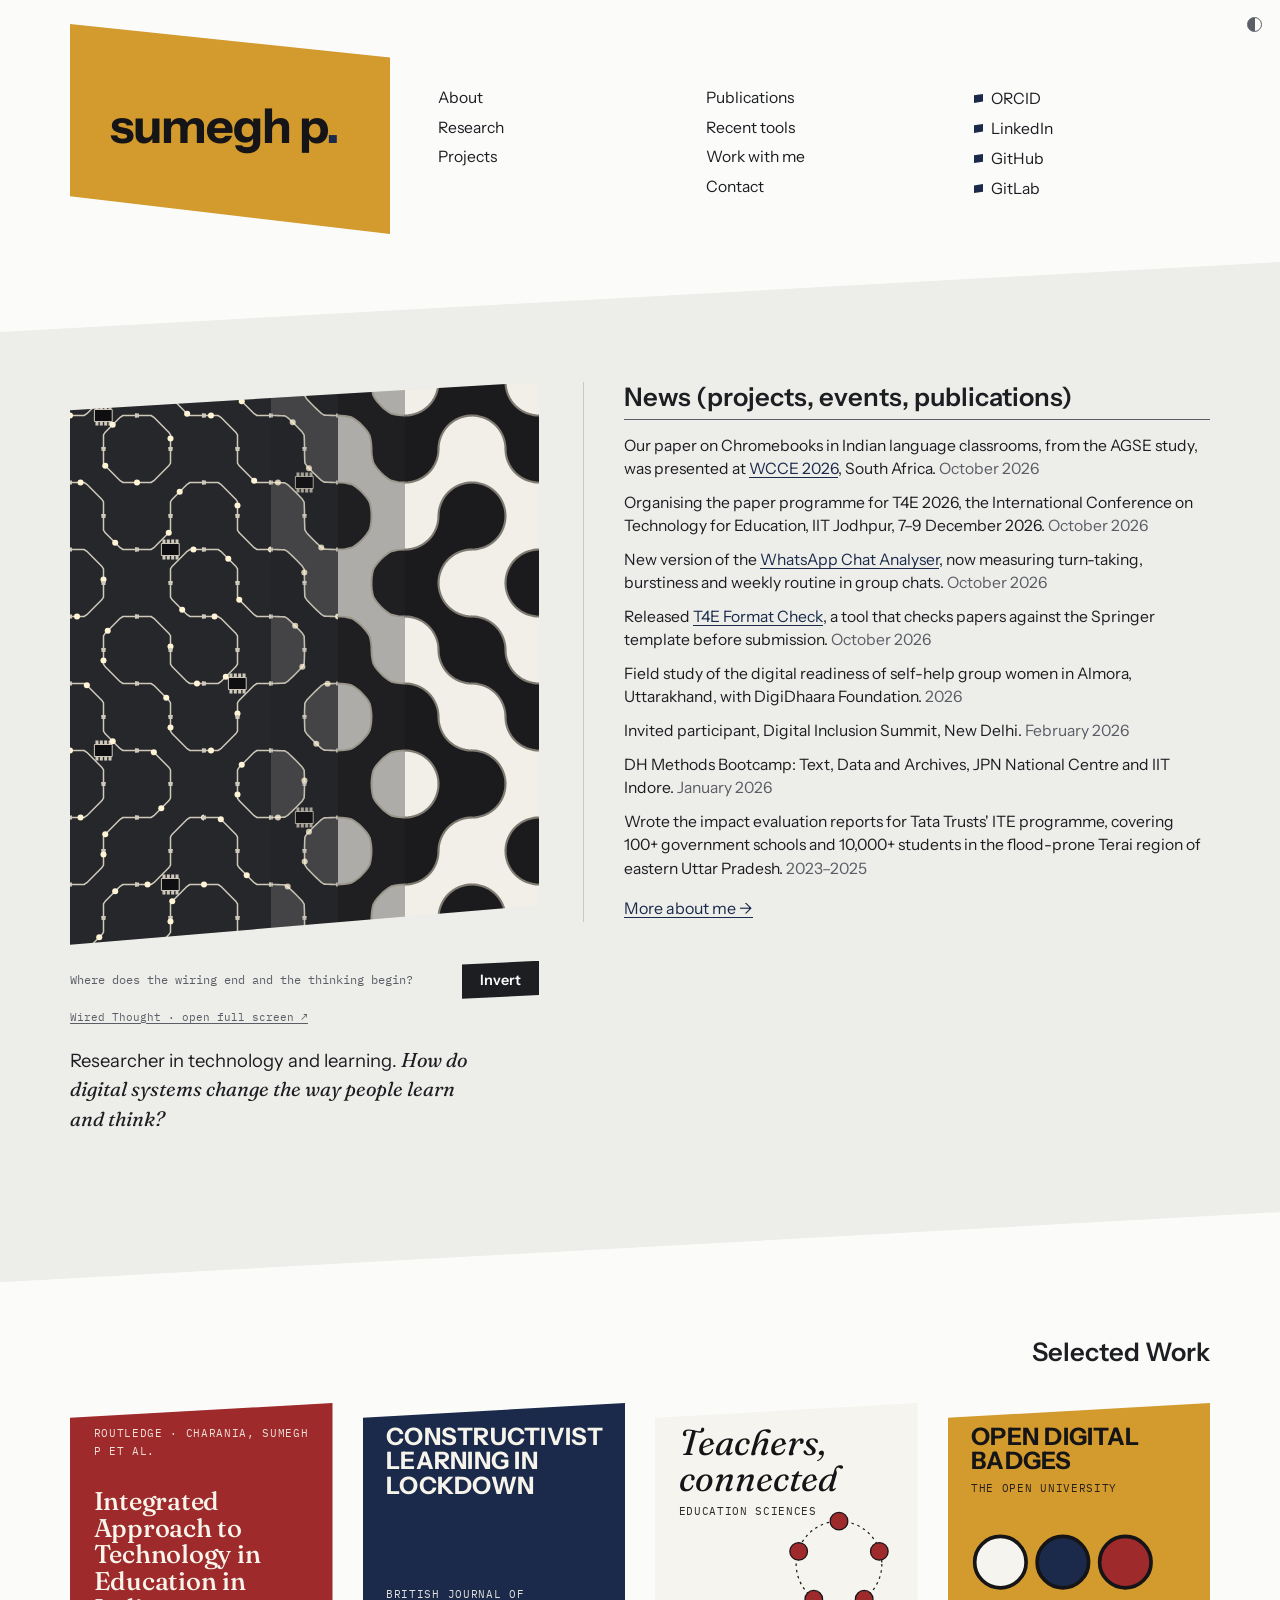
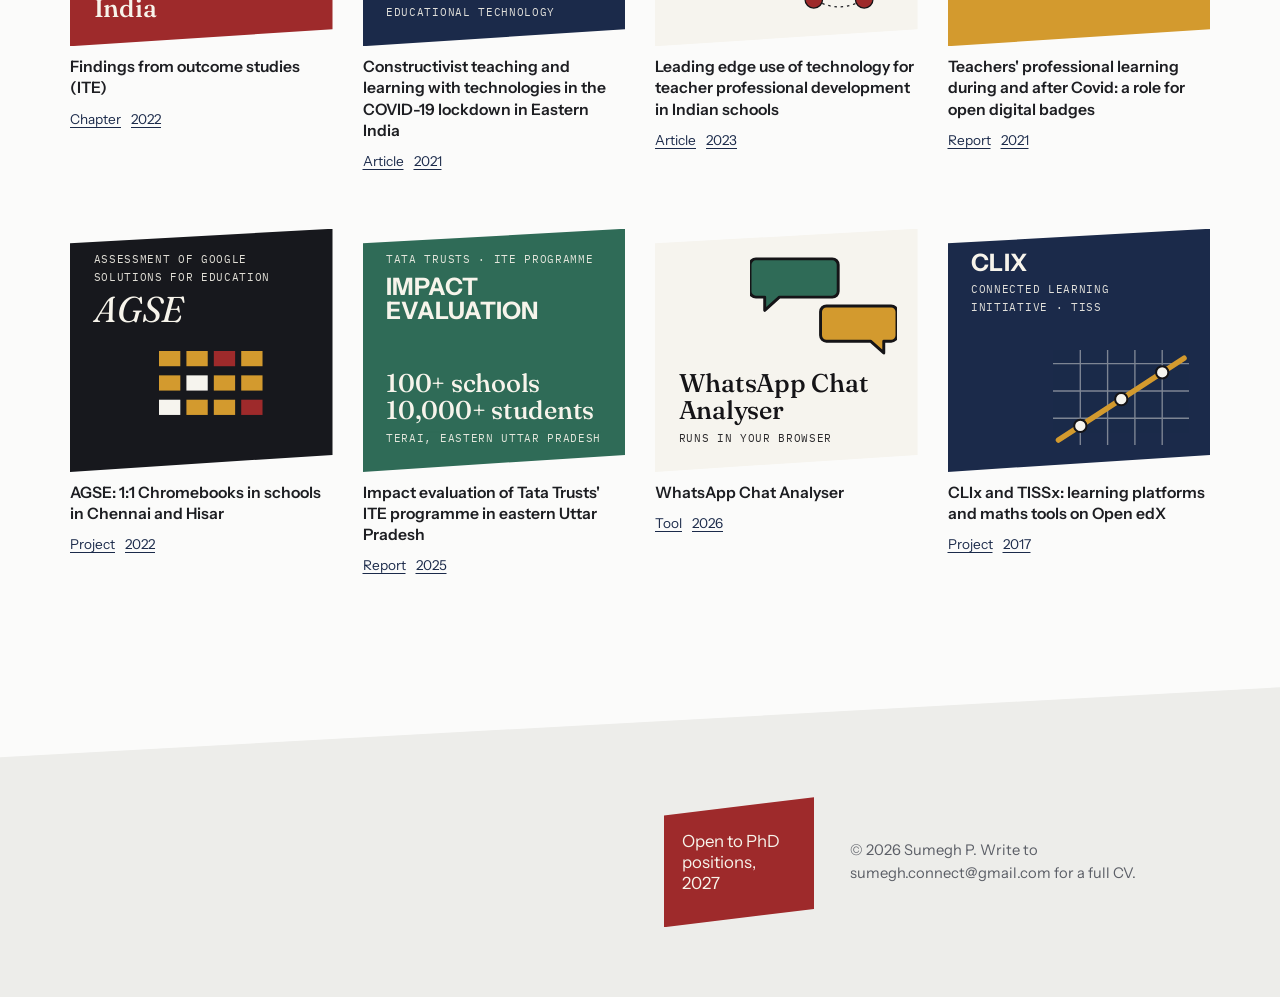
==== commit 31bd3767: "Add a small light/dark mode toggle to the header" ====
--- a/index.html
+++ b/index.html
@@ -9,6 +9,7 @@
 img { max-width: 100%; }
 [hidden] { display: none !important; }
 </style>
+<script>try{var t=localStorage.getItem("theme");if(t==="dark"||t==="light")document.documentElement.setAttribute("data-theme",t);}catch(e){}</script>
 <title>Sumegh P</title>
 <meta name="description" content="Sumegh P studies how digital systems change the way people learn and think, and builds the tools to see it.">
 <link rel="preconnect" href="https://fonts.googleapis.com">
@@ -64,6 +65,12 @@
 .menu a:hover, .menu a[aria-current="page"] { color: var(--rose); }
 .menu a[aria-current="page"] { font-weight: 600; }
 .menu .ext::before { content: ""; width: 9px; height: 9px; background: var(--blue); clip-path: polygon(0 15%, 100% 0, 100% 85%, 0 100%); flex: none; }
+
+/* ---------- Theme toggle ---------- */
+.masthead { position: relative; }
+.theme-toggle { position: absolute; top: max(10px, env(safe-area-inset-top, 0px)); right: max(12px, env(safe-area-inset-right, 0px)); width: 28px; height: 28px; padding: 0; border: 0; background: none; color: var(--muted); cursor: pointer; display: grid; place-items: center; z-index: 5; }
+.theme-toggle::before { content: ""; width: 13px; height: 13px; border: 1.5px solid currentColor; border-radius: 50%; background: linear-gradient(90deg, currentColor 50%, transparent 50%); }
+.theme-toggle:hover { color: var(--ochre); }
 
 /* ---------- Slanted band ---------- */
 .band { background: var(--band); clip-path: polygon(0 70px, 100% 0, 100% calc(100% - 70px), 0 100%); padding-block: 120px 130px; }
@@ -237,6 +244,7 @@
 </head>
 <body>
 <header class="masthead">
+  <button class="theme-toggle" type="button" aria-label="Switch to dark mode" title="Switch to dark mode"></button>
   <div class="wrap">
     <a class="logo" href="#home" aria-label="Sumegh P, home">
       <span class="plane" aria-hidden="true"></span>
@@ -663,5 +671,23 @@
 })();
 </script>
 
+<script>
+(function () {
+  var btn = document.querySelector('.theme-toggle');
+  if (!btn) return;
+  var root = document.documentElement;
+  var mq = window.matchMedia ? window.matchMedia('(prefers-color-scheme: dark)') : null;
+  function current() { return root.getAttribute('data-theme') || (mq && mq.matches ? 'dark' : 'light'); }
+  function label() { var next = current() === 'dark' ? 'light' : 'dark'; btn.setAttribute('aria-label', 'Switch to ' + next + ' mode'); btn.title = 'Switch to ' + next + ' mode'; }
+  btn.addEventListener('click', function () {
+    var next = current() === 'dark' ? 'light' : 'dark';
+    root.setAttribute('data-theme', next);
+    try { localStorage.setItem('theme', next); } catch (e) {}
+    label();
+  });
+  if (mq && mq.addEventListener) mq.addEventListener('change', label);
+  label();
+})();
+</script>
 </body>
 </html>
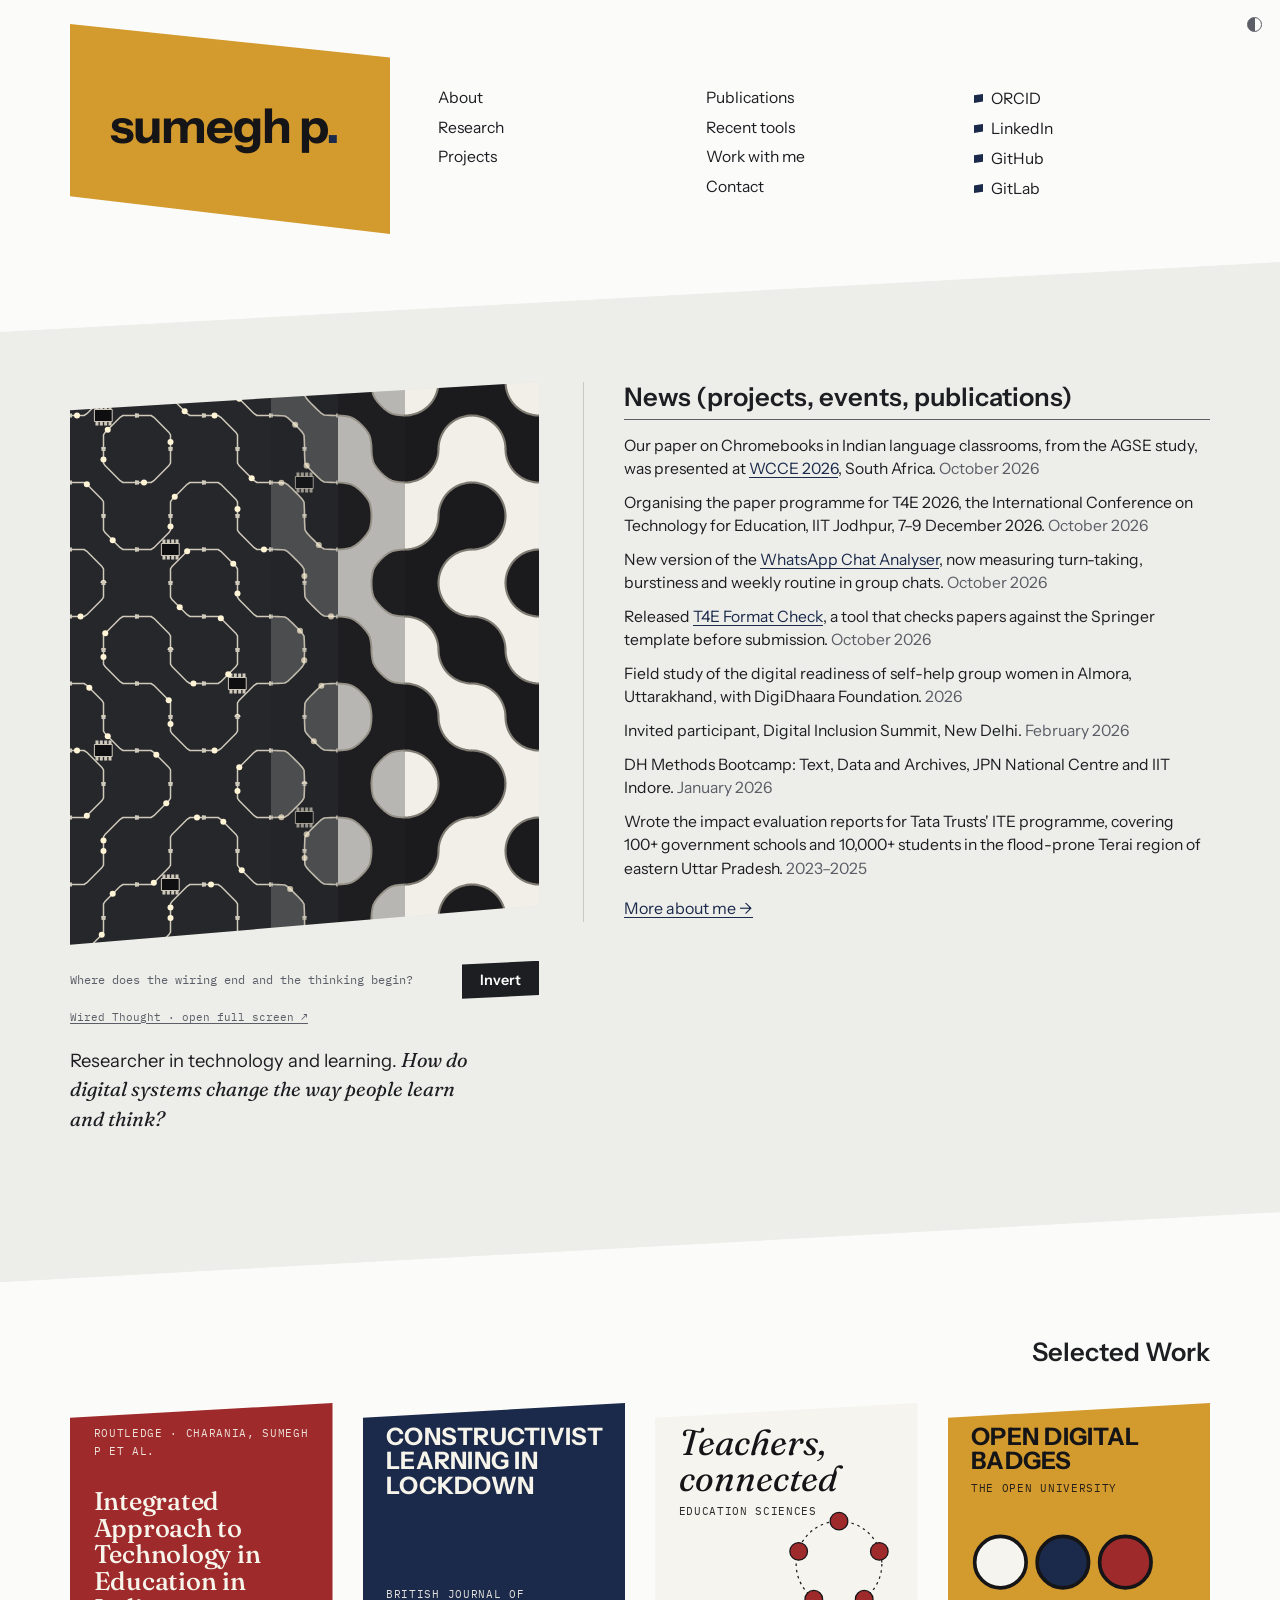
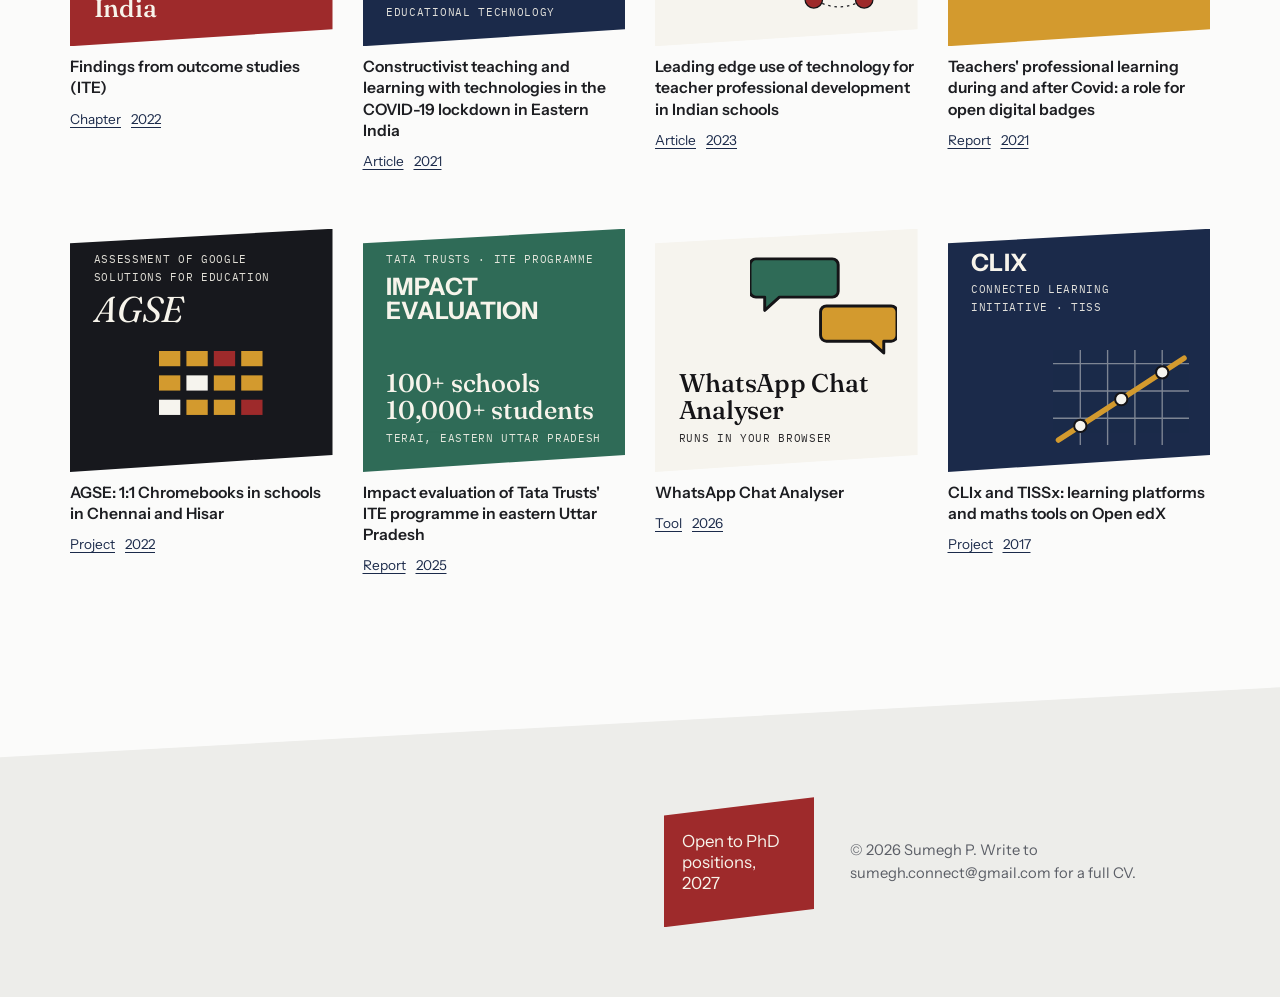
==== commit 4a93382a: "Add DH Conferences Dates to Recent tools" ====
--- a/index.html
+++ b/index.html
@@ -473,6 +473,7 @@
       <div class="tools">
         <article><div class="chip" style="background:var(--green)"></div><h2>WhatsApp Chat Analyser</h2><p>Turns an exported WhatsApp chat into activity charts, a reply network and measures of conversation dynamics such as turn-taking, burstiness and weekly routine. It grew out of my study of teacher communities. The chat never leaves your device.</p><div class="links"><a href="https://sumeghhp.gitlab.io/whatsapp_plots/" target="_blank" rel="noopener">Open the tool</a></div></article>
         <article><div class="chip" style="background:var(--blue)"></div><h2>T4E Format Check</h2><p>Checks a paper against the Springer proceedings template before submission: page limits by paper type, author block, ORCID check digits, headings, figures and references, with plain-language fixes.</p><div class="links"><a href="https://sumeghp.github.io/t4e-format-checker/" target="_blank" rel="noopener">Open the tool</a><a href="https://github.com/sumeghp/t4e-format-checker" target="_blank" rel="noopener">Source code</a></div></article>
+        <article><div class="chip" style="background:var(--ochre)"></div><h2>DH Conferences Dates</h2><p>Upcoming digital humanities conferences in one place, with countdowns to their submission deadlines, sorting and a calendar view. Suggestions for venues to add are welcome.</p><div class="links"><a href="https://sumeghp.github.io/dhconf-dates/" target="_blank" rel="noopener">Open the tool</a><a href="https://github.com/sumeghp/dhconf-dates" target="_blank" rel="noopener">Source code</a></div></article>
       </div>
     </div></div>
   </div>
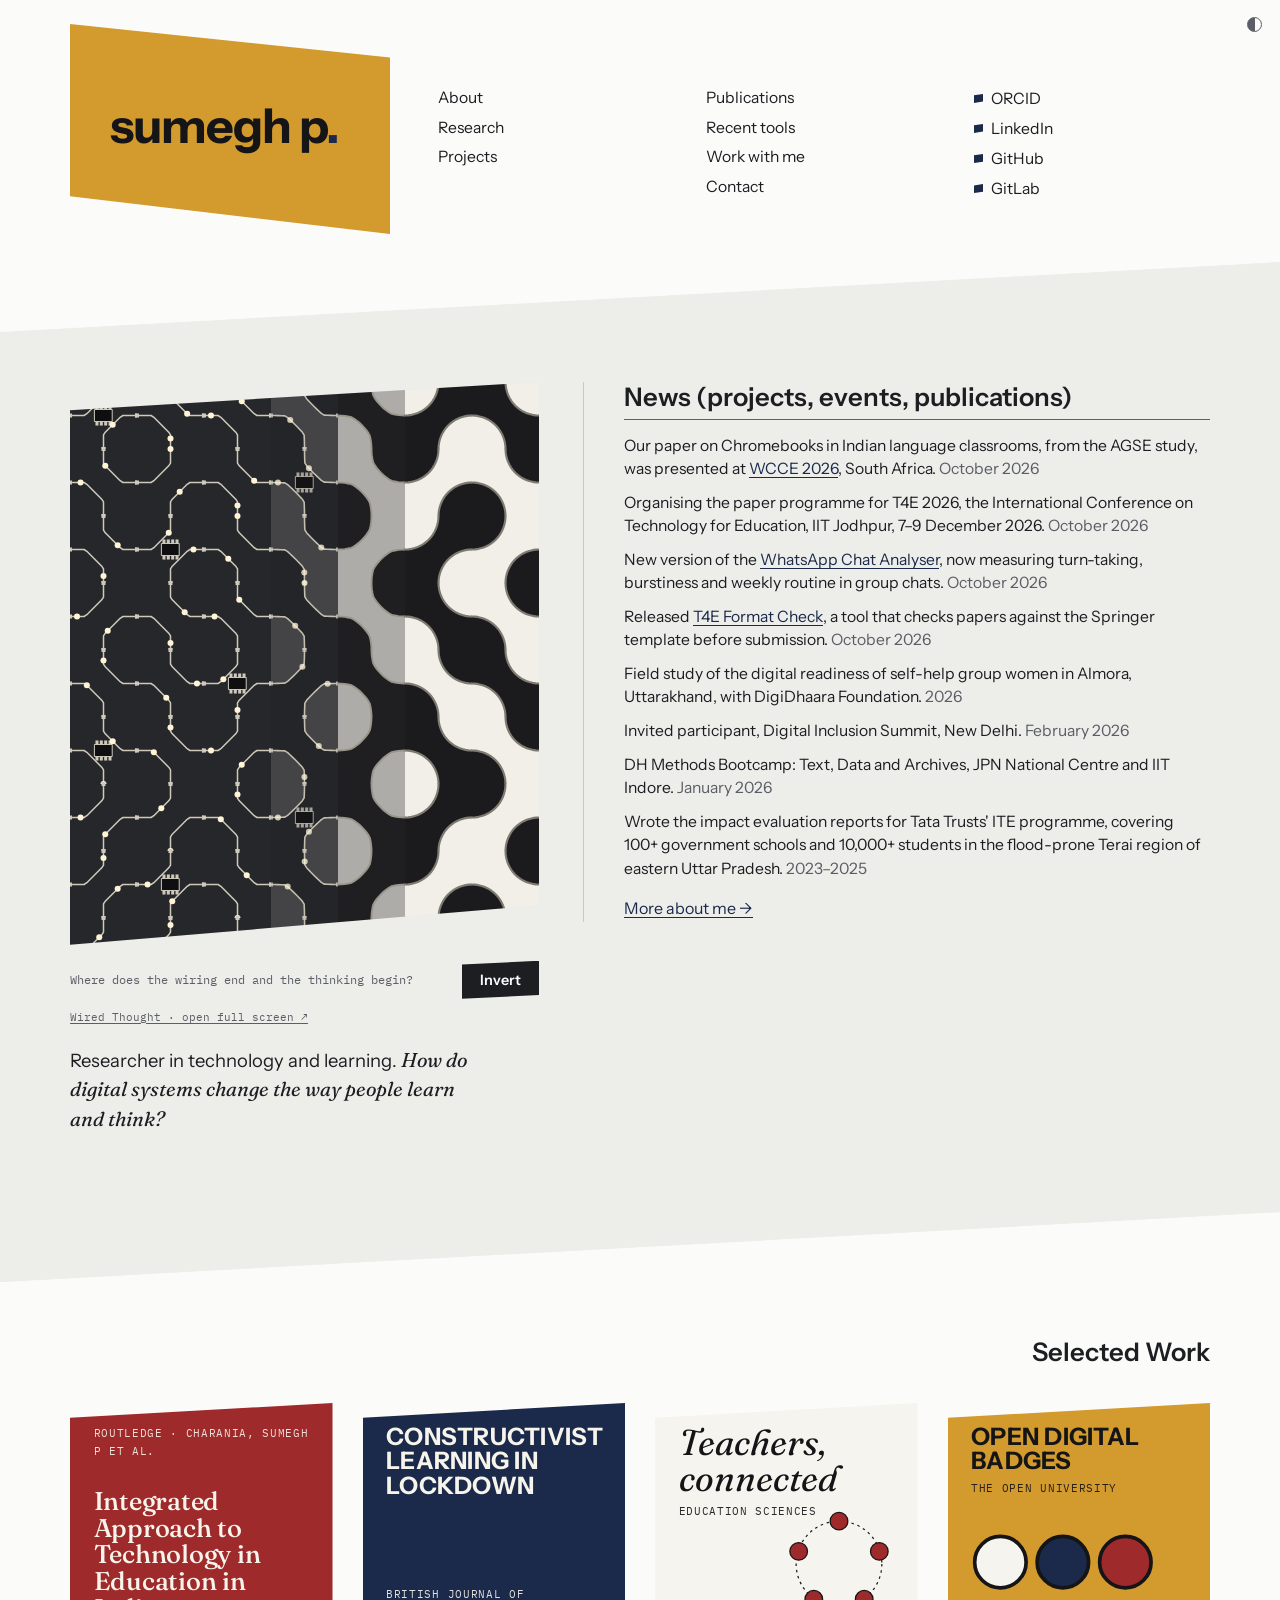
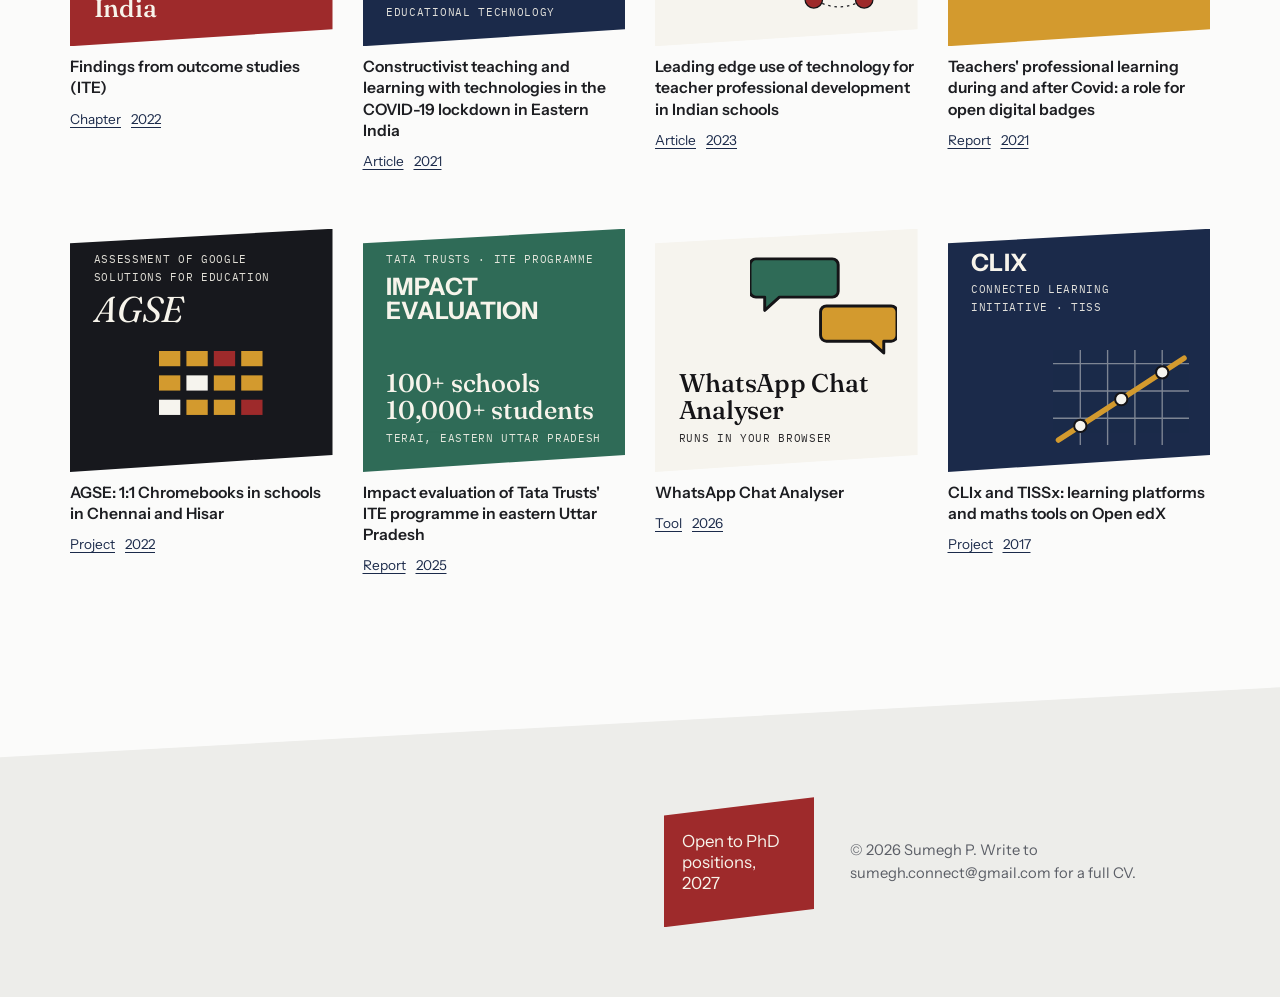
==== commit e581aa23: "Add Edu Conferences Dates to Recent tools" ====
--- a/index.html
+++ b/index.html
@@ -474,6 +474,7 @@
         <article><div class="chip" style="background:var(--green)"></div><h2>WhatsApp Chat Analyser</h2><p>Turns an exported WhatsApp chat into activity charts, a reply network and measures of conversation dynamics such as turn-taking, burstiness and weekly routine. It grew out of my study of teacher communities. The chat never leaves your device.</p><div class="links"><a href="https://sumeghhp.gitlab.io/whatsapp_plots/" target="_blank" rel="noopener">Open the tool</a></div></article>
         <article><div class="chip" style="background:var(--blue)"></div><h2>T4E Format Check</h2><p>Checks a paper against the Springer proceedings template before submission: page limits by paper type, author block, ORCID check digits, headings, figures and references, with plain-language fixes.</p><div class="links"><a href="https://sumeghp.github.io/t4e-format-checker/" target="_blank" rel="noopener">Open the tool</a><a href="https://github.com/sumeghp/t4e-format-checker" target="_blank" rel="noopener">Source code</a></div></article>
         <article><div class="chip" style="background:var(--ochre)"></div><h2>DH Conferences Dates</h2><p>Upcoming digital humanities conferences in one place, with countdowns to their submission deadlines, sorting and a calendar view. Suggestions for venues to add are welcome.</p><div class="links"><a href="https://sumeghp.github.io/dhconf-dates/" target="_blank" rel="noopener">Open the tool</a><a href="https://github.com/sumeghp/dhconf-dates" target="_blank" rel="noopener">Source code</a></div></article>
+        <article><div class="chip" style="background:var(--rose)"></div><h2>Edu Conferences Dates</h2><p>Upcoming conferences in education, edtech, learning sciences, STEM education and comparative education, with countdowns to their submission deadlines, sorting and a calendar view. Suggestions for venues to add are welcome.</p><div class="links"><a href="https://sumeghp.github.io/educonf-dates/" target="_blank" rel="noopener">Open the tool</a><a href="https://github.com/sumeghp/educonf-dates" target="_blank" rel="noopener">Source code</a></div></article>
       </div>
     </div></div>
   </div>
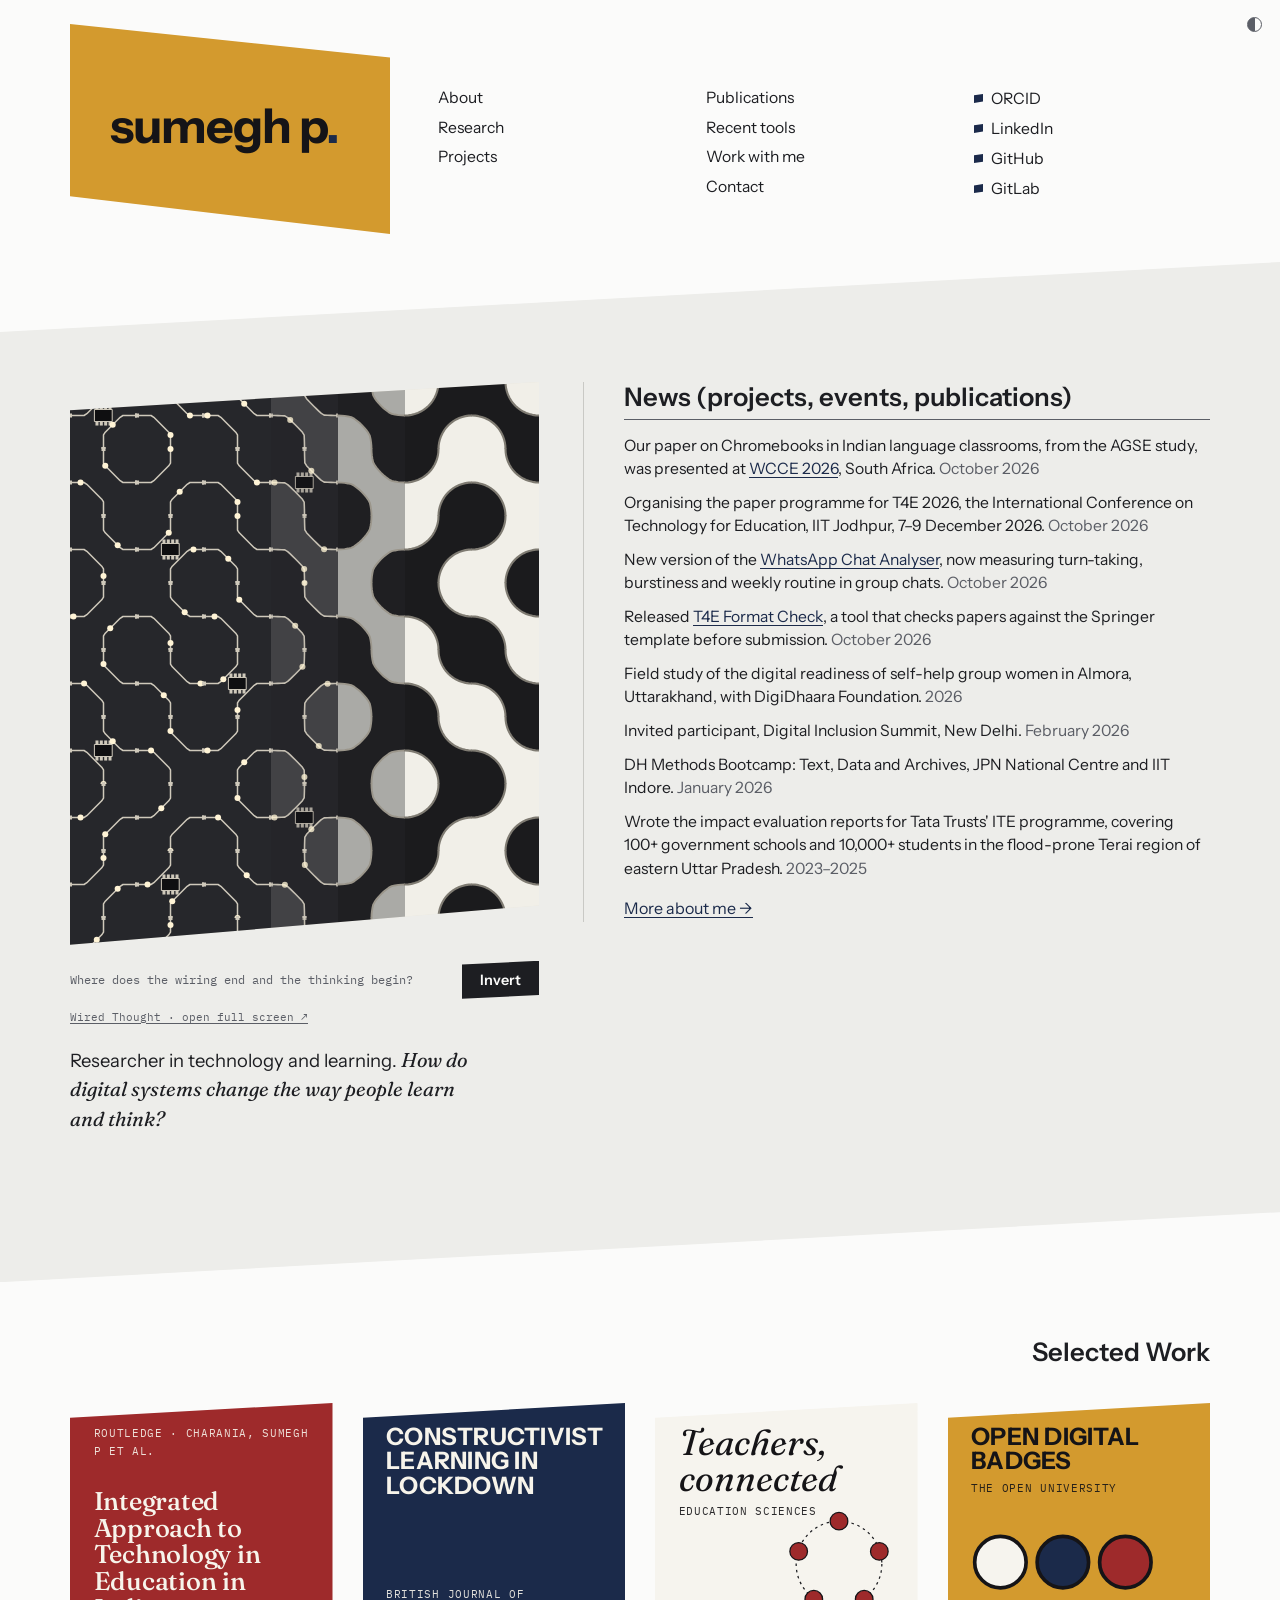
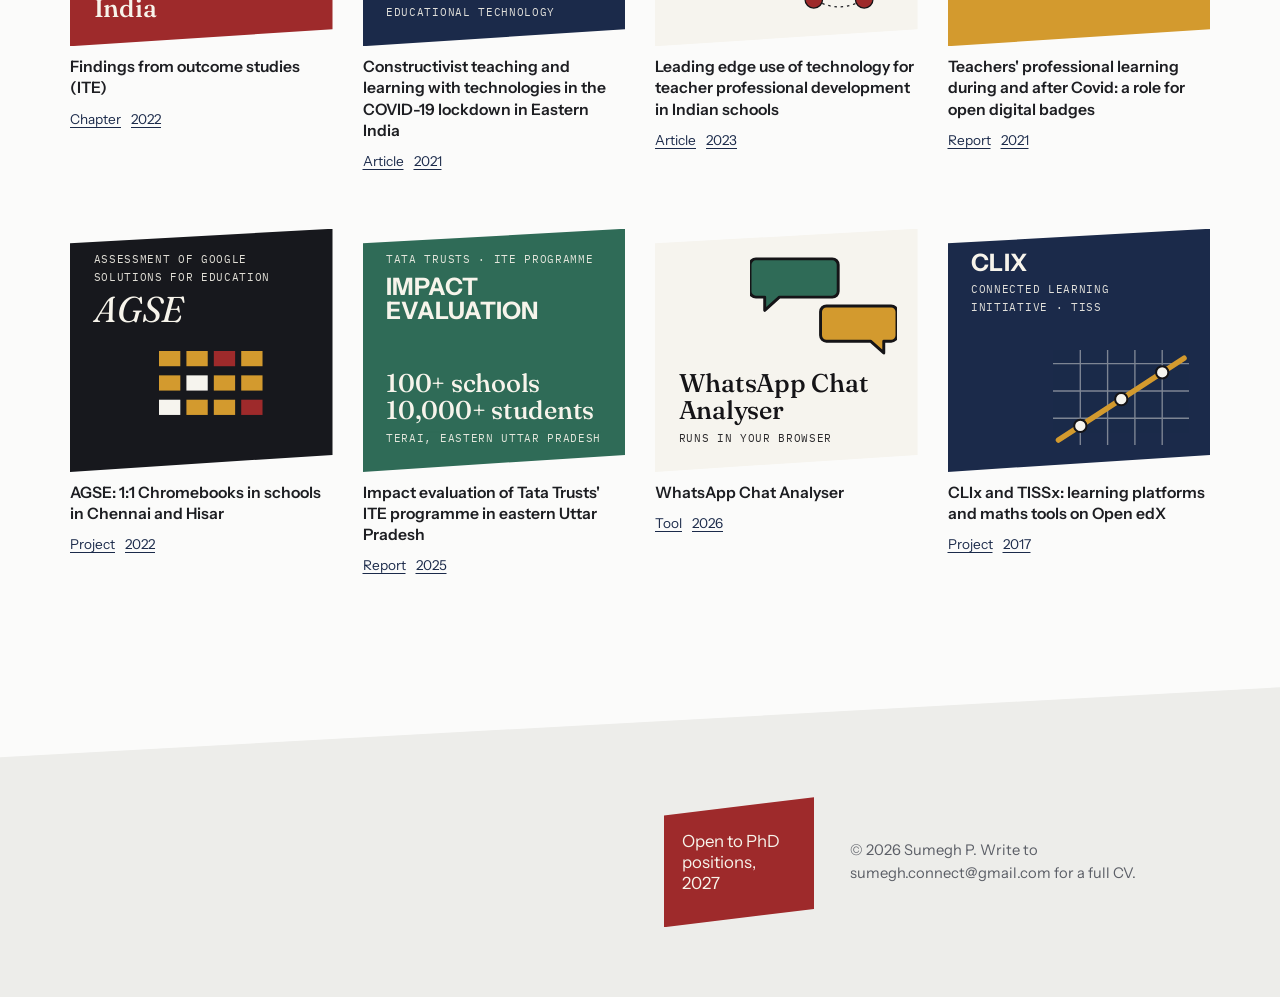
==== commit cb0b527c: "Add favicon, link-preview card and schema.org profile data" ====
--- a/index.html
+++ b/index.html
@@ -12,6 +12,45 @@
 <script>try{var t=localStorage.getItem("theme");if(t==="dark"||t==="light")document.documentElement.setAttribute("data-theme",t);}catch(e){}</script>
 <title>Sumegh P</title>
 <meta name="description" content="Sumegh P studies how digital systems change the way people learn and think, and builds the tools to see it.">
+<link rel="canonical" href="https://sumeghp.github.io/">
+<link rel="icon" href="favicon.svg" type="image/svg+xml">
+<link rel="apple-touch-icon" href="apple-touch-icon.png">
+<meta name="theme-color" content="#D39A2E">
+<meta property="og:type" content="profile">
+<meta property="og:site_name" content="Sumegh P">
+<meta property="og:title" content="Sumegh P · Researcher in technology and learning">
+<meta property="og:description" content="How digital systems change the way people learn and think, and the tools to see it.">
+<meta property="og:url" content="https://sumeghp.github.io/">
+<meta property="og:image" content="https://sumeghp.github.io/og-image.png">
+<meta property="og:image:width" content="1200">
+<meta property="og:image:height" content="630">
+<meta property="og:image:alt" content="The ochre sumegh p. logo beside the words: Researcher in technology and learning">
+<meta property="profile:first_name" content="Sumegh">
+<meta name="twitter:card" content="summary_large_image">
+<meta name="twitter:title" content="Sumegh P · Researcher in technology and learning">
+<meta name="twitter:description" content="How digital systems change the way people learn and think, and the tools to see it.">
+<meta name="twitter:image" content="https://sumeghp.github.io/og-image.png">
+<script type="application/ld+json">
+{
+  "@context": "https://schema.org",
+  "@type": "Person",
+  "name": "Sumegh P",
+  "alternateName": "Sumegh Hemant Paltiwale",
+  "url": "https://sumeghp.github.io/",
+  "image": "https://sumeghp.github.io/og-image.png",
+  "jobTitle": "Researcher in technology and learning",
+  "description": "Researcher studying how digital systems change the way people learn and think, and building tools to see it.",
+  "knowsAbout": ["Educational technology", "Learning analytics", "Digital humanities", "Data science"],
+  "address": {"@type": "PostalAddress", "addressRegion": "Delhi NCR", "addressCountry": "IN"},
+  "identifier": {"@type": "PropertyValue", "propertyID": "ORCID", "value": "0000-0003-0709-2174"},
+  "sameAs": [
+    "https://orcid.org/0000-0003-0709-2174",
+    "https://www.linkedin.com/in/sumeghhp",
+    "https://github.com/sumeghp",
+    "https://gitlab.com/sumeghhp"
+  ]
+}
+</script>
 <link rel="preconnect" href="https://fonts.googleapis.com">
 <link rel="preconnect" href="https://fonts.gstatic.com" crossorigin>
 <link rel="stylesheet" href="https://fonts.googleapis.com/css2?family=Fraunces:ital,opsz,wght,SOFT,WONK@0,9..144,400..900,0..100,0..1;1,9..144,400..700,0..100,0..1&family=Instrument+Sans:wght@400;500;600;700&family=IBM+Plex+Mono:wght@400;500&family=Courier+Prime:wght@400;700&display=swap">
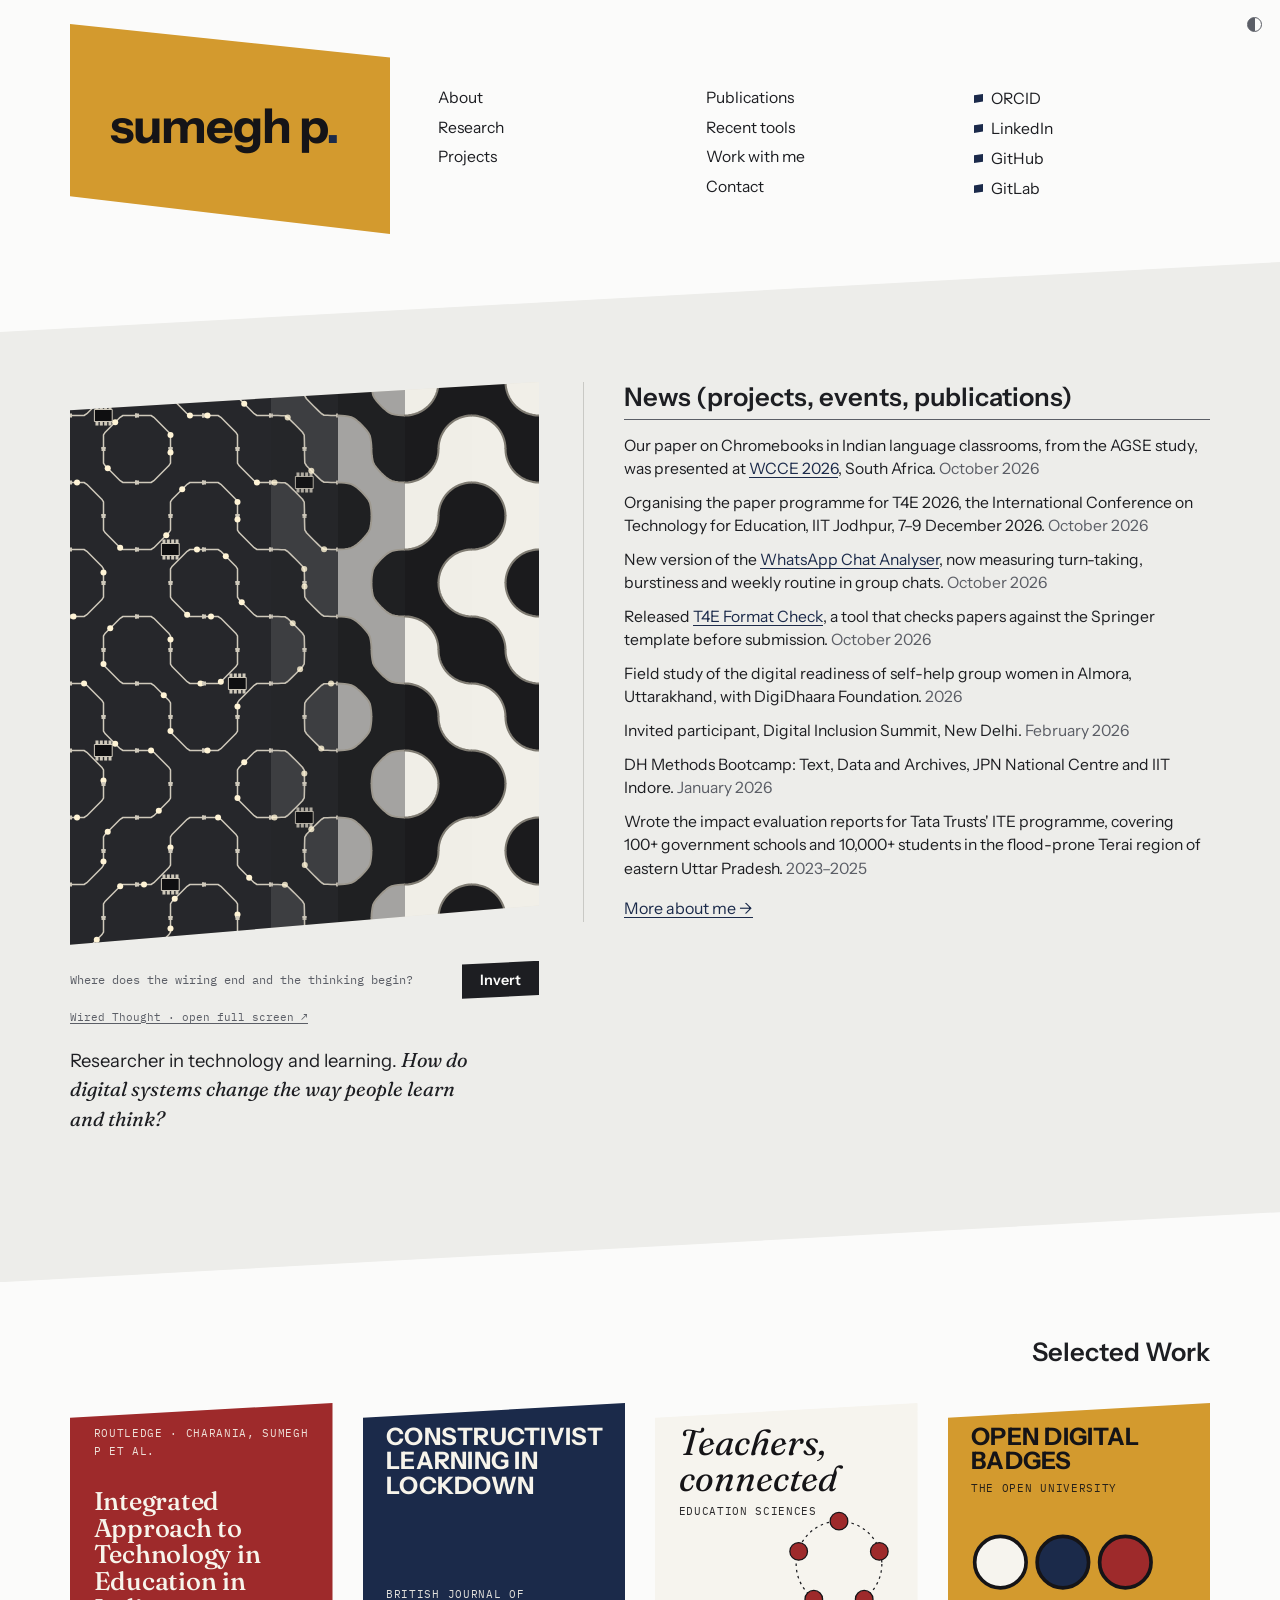
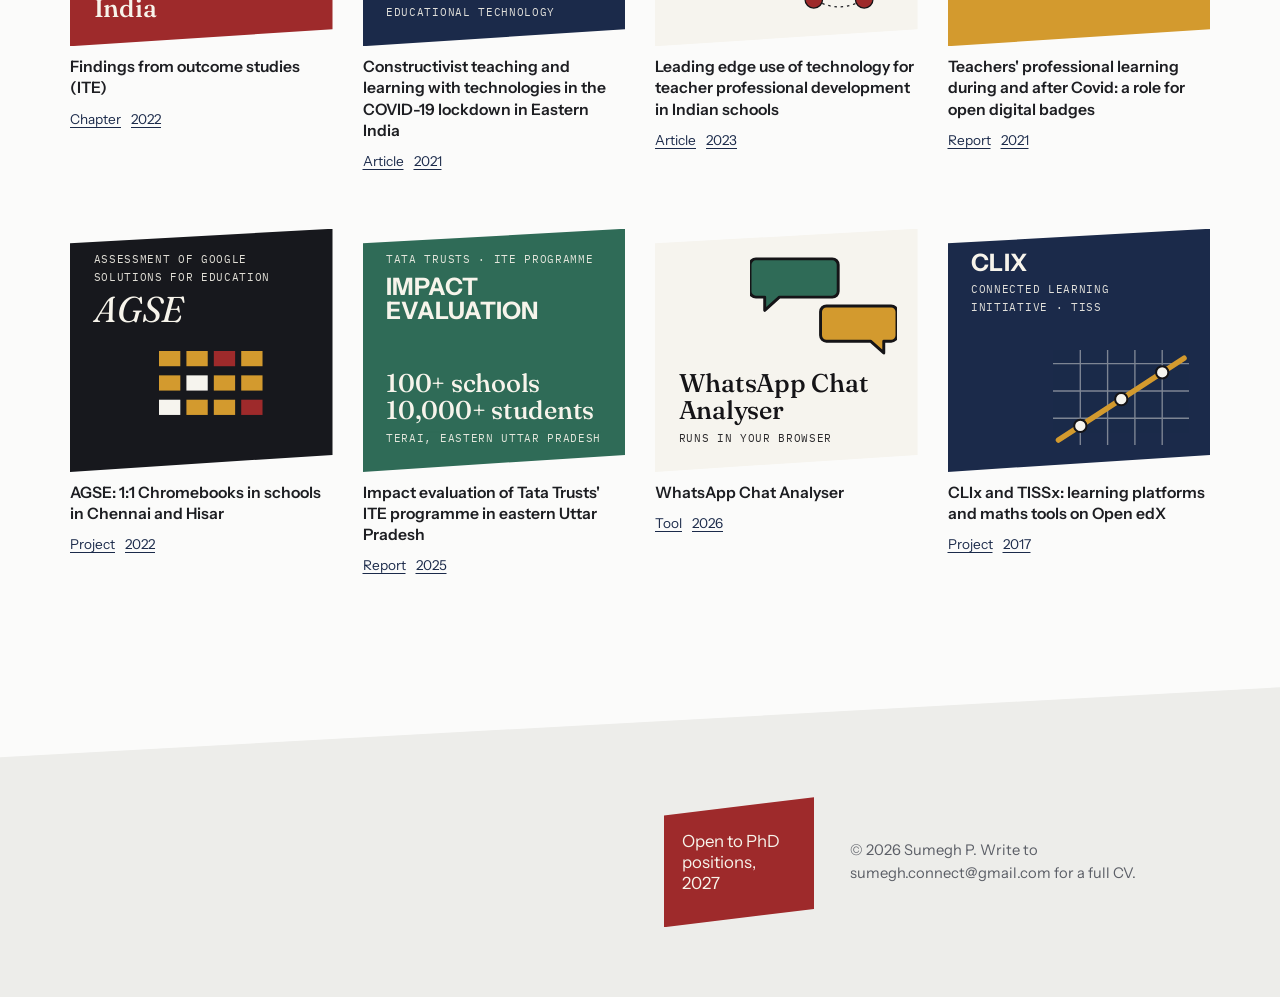
==== commit 9b0ad04a: "Serve the site from sumegh.in" ====
--- a/index.html
+++ b/index.html
@@ -12,7 +12,7 @@
 <script>try{var t=localStorage.getItem("theme");if(t==="dark"||t==="light")document.documentElement.setAttribute("data-theme",t);}catch(e){}</script>
 <title>Sumegh P</title>
 <meta name="description" content="Sumegh P studies how digital systems change the way people learn and think, and builds the tools to see it.">
-<link rel="canonical" href="https://sumeghp.github.io/">
+<link rel="canonical" href="https://sumegh.in/">
 <link rel="icon" href="favicon.svg" type="image/svg+xml">
 <link rel="apple-touch-icon" href="apple-touch-icon.png">
 <meta name="theme-color" content="#D39A2E">
@@ -20,8 +20,8 @@
 <meta property="og:site_name" content="Sumegh P">
 <meta property="og:title" content="Sumegh P · Researcher in technology and learning">
 <meta property="og:description" content="How digital systems change the way people learn and think, and the tools to see it.">
-<meta property="og:url" content="https://sumeghp.github.io/">
-<meta property="og:image" content="https://sumeghp.github.io/og-image.png">
+<meta property="og:url" content="https://sumegh.in/">
+<meta property="og:image" content="https://sumegh.in/og-image.png">
 <meta property="og:image:width" content="1200">
 <meta property="og:image:height" content="630">
 <meta property="og:image:alt" content="The ochre sumegh p. logo beside the words: Researcher in technology and learning">
@@ -29,15 +29,15 @@
 <meta name="twitter:card" content="summary_large_image">
 <meta name="twitter:title" content="Sumegh P · Researcher in technology and learning">
 <meta name="twitter:description" content="How digital systems change the way people learn and think, and the tools to see it.">
-<meta name="twitter:image" content="https://sumeghp.github.io/og-image.png">
+<meta name="twitter:image" content="https://sumegh.in/og-image.png">
 <script type="application/ld+json">
 {
   "@context": "https://schema.org",
   "@type": "Person",
   "name": "Sumegh P",
   "alternateName": "Sumegh Hemant Paltiwale",
-  "url": "https://sumeghp.github.io/",
-  "image": "https://sumeghp.github.io/og-image.png",
+  "url": "https://sumegh.in/",
+  "image": "https://sumegh.in/og-image.png",
   "jobTitle": "Researcher in technology and learning",
   "description": "Researcher studying how digital systems change the way people learn and think, and building tools to see it.",
   "knowsAbout": ["Educational technology", "Learning analytics", "Digital humanities", "Data science"],
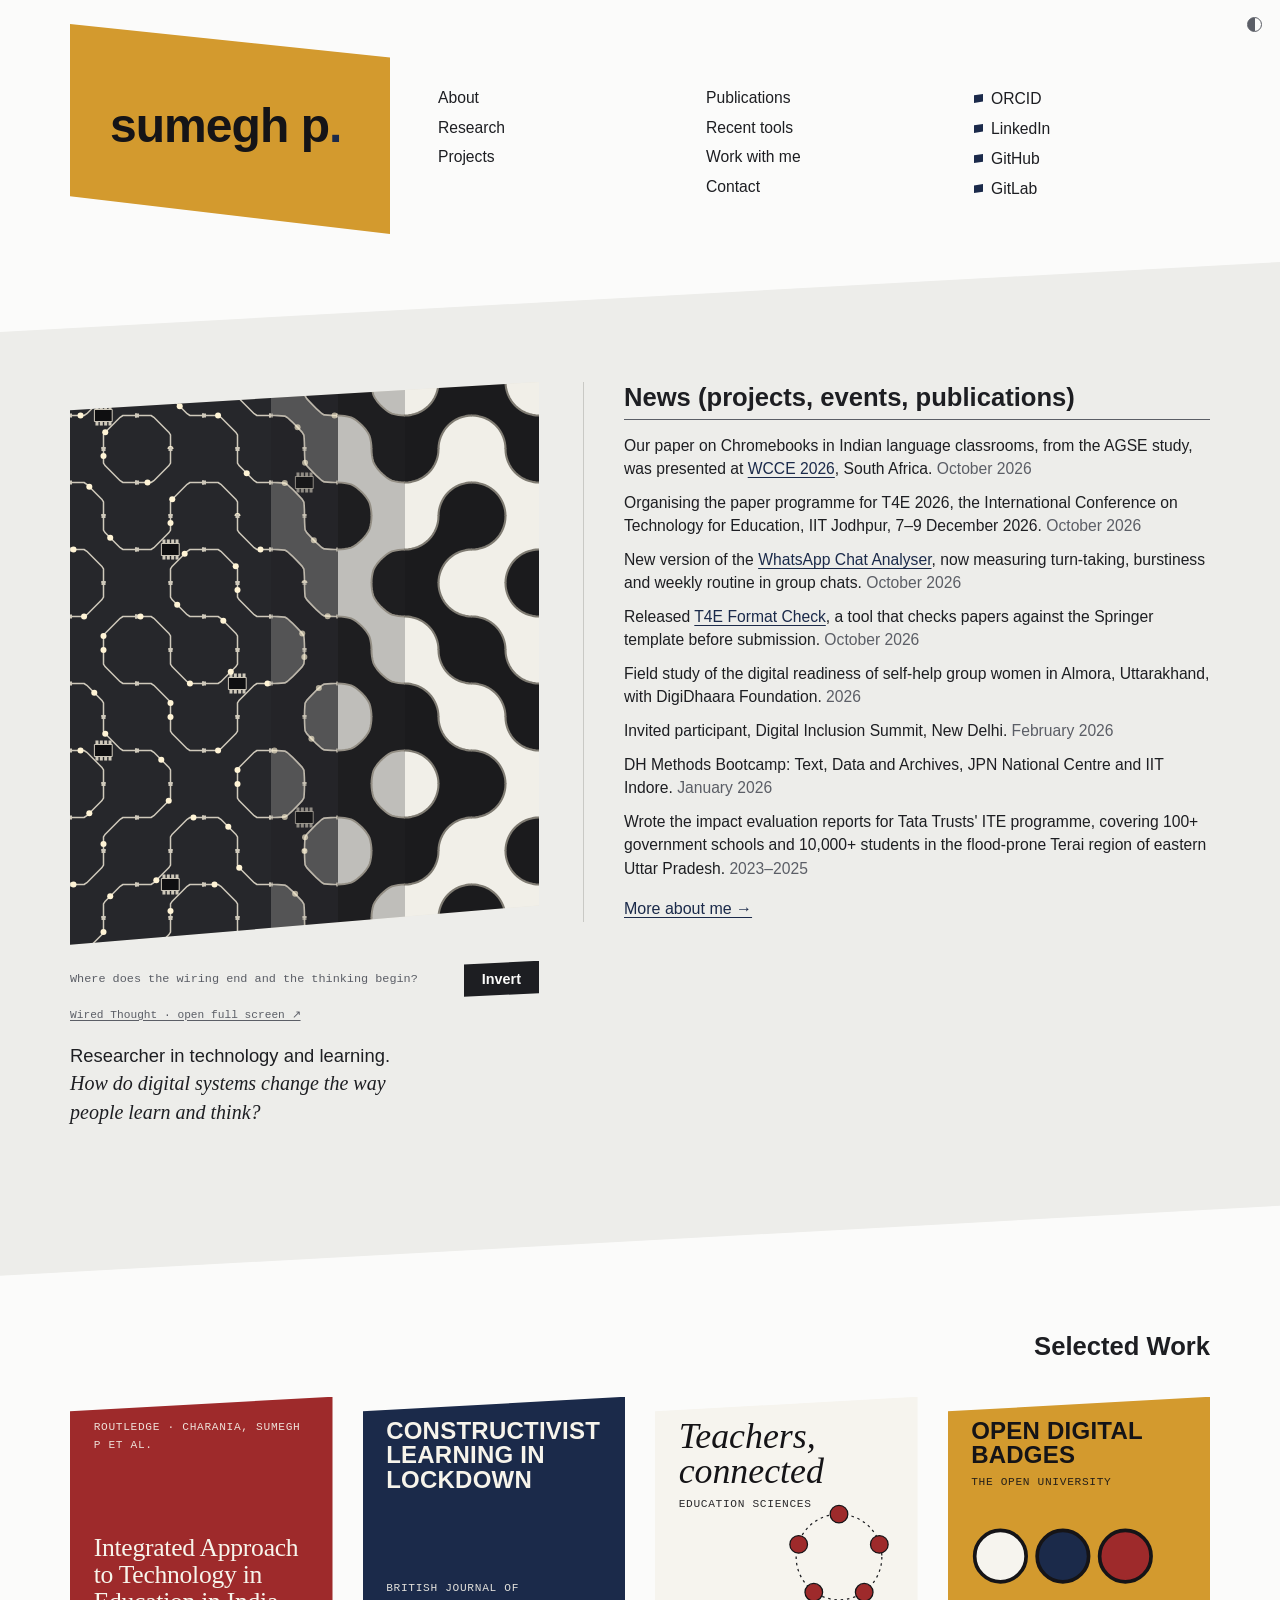
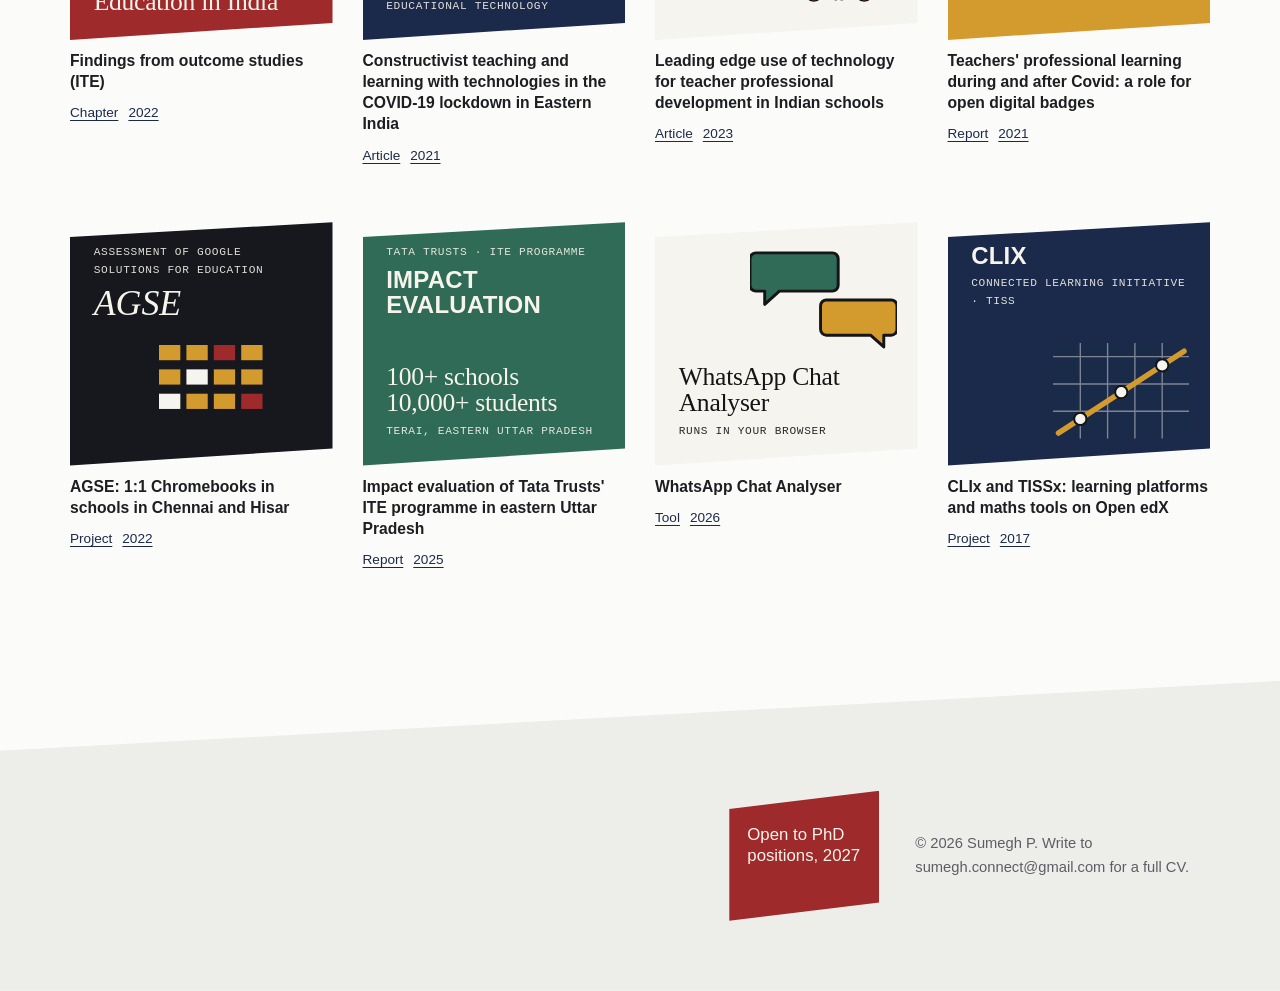
==== commit dd27ab5b: "Harden the site: Content-Security-Policy, referrer policy, scripts moved to files" ====
--- a/index.html
+++ b/index.html
@@ -2,6 +2,8 @@
 <html lang="en">
 <head>
 <meta charset="utf-8">
+<meta http-equiv="Content-Security-Policy" content="default-src 'self'; script-src 'self'; style-src 'self' 'unsafe-inline' https://fonts.googleapis.com; font-src 'self' https://fonts.gstatic.com; img-src 'self' data:; connect-src 'self'; object-src 'none'; base-uri 'self'; form-action 'none'; upgrade-insecure-requests">
+<meta name="referrer" content="strict-origin-when-cross-origin">
 <meta name="viewport" content="width=device-width, initial-scale=1, viewport-fit=cover">
 <style>
 :root { color-scheme: light; padding-top: env(safe-area-inset-top, 0px); padding-bottom: env(safe-area-inset-bottom, 0px); }
@@ -9,7 +11,7 @@
 img { max-width: 100%; }
 [hidden] { display: none !important; }
 </style>
-<script>try{var t=localStorage.getItem("theme");if(t==="dark"||t==="light")document.documentElement.setAttribute("data-theme",t);}catch(e){}</script>
+<script src="js/theme-init.js"></script>
 <title>Sumegh P</title>
 <meta name="description" content="Sumegh P studies how digital systems change the way people learn and think, and builds the tools to see it.">
 <link rel="canonical" href="https://sumegh.in/">
@@ -561,174 +563,7 @@
   </div>
 </footer>
 
-<script>
-(function () {
-  /* page switching */
-  var pages = Array.prototype.slice.call(document.querySelectorAll('.page'));
-  var navLinks = Array.prototype.slice.call(document.querySelectorAll('.menu a[href^="#"]'));
-  function route() {
-    var id = (location.hash || '#home').slice(1);
-    if (!pages.some(function (p) { return p.dataset.page === id; })) id = 'home';
-    pages.forEach(function (p) { p.hidden = p.dataset.page !== id; });
-    navLinks.forEach(function (a) {
-      if (a.getAttribute('href') === '#' + id) a.setAttribute('aria-current', 'page');
-      else a.removeAttribute('aria-current');
-    });
-    window.scrollTo(0, 0);
-  }
-  window.addEventListener('hashchange', route);
-  route();
-
-  /* filter the selected work grid by tag */
-  var items = Array.prototype.slice.call(document.querySelectorAll('#covers li'));
-  var bar = document.getElementById('filterbar');
-  var name = document.getElementById('filtername');
-  function filter(tag) {
-    items.forEach(function (li) { li.hidden = tag && li.dataset.tags.split(' ').indexOf(tag) === -1; });
-    bar.hidden = !tag;
-    name.textContent = tag || '';
-  }
-  document.querySelectorAll('[data-tag]').forEach(function (b) {
-    b.addEventListener('click', function () { filter(b.dataset.tag); });
-  });
-  document.getElementById('clearfilter').addEventListener('click', function () { filter(null); });
-
-  /* circuit that turns into an interlocking pattern */
-  var reduce = window.matchMedia && window.matchMedia('(prefers-reduced-motion: reduce)').matches;
-  var cv = document.getElementById('tess'), ctx = cv.getContext('2d');
-  var mx = 0.45, target = 0.45, auto = true, inv = false, dpr = 1, now = 0;
-  var orient = [], seed = 20261017;
-  function rnd() { seed = (seed * 1664525 + 1013904223) >>> 0; return seed / 4294967296; }
-  for (var q = 0; q < 1600; q++) orient.push(rnd() < 0.5 ? 0 : 1);
-  function size() {
-    var w = cv.clientWidth || 400;
-    dpr = Math.min(2, window.devicePixelRatio || 1);
-    cv.width = Math.round(w * dpr); cv.height = Math.round(w * 1.2 * dpr);
-  }
-  function clamp(v) { return v < 0 ? 0 : v > 1 ? 1 : v; }
-  function smooth(v) { v = clamp(v); return v * v * (3 - 2 * v); }
-  function hex(h) { return [parseInt(h.substr(1, 2), 16), parseInt(h.substr(3, 2), 16), parseInt(h.substr(5, 2), 16)]; }
-  function mix(a, b, t) { var A = hex(a), B = hex(b); return 'rgb(' + Math.round(A[0] + (B[0] - A[0]) * t) + ',' + Math.round(A[1] + (B[1] - A[1]) * t) + ',' + Math.round(A[2] + (B[2] - A[2]) * t) + ')'; }
-  /* one connector between two edge midpoints, curling round a corner: right angle (a=0) to quarter circle (a=1) */
-  function connector(s, corner, a, N) {
-    var pts = [], r = s / 2;
-    /* circuit route: straight, a 45 degree bend, straight, like a board trace */
-    var P = [[r, 0], [r, r * 0.45], [r * 0.45, r], [0, r]];
-    var L = [], tot = 0;
-    for (var m = 0; m < 3; m++) { var d = Math.hypot(P[m + 1][0] - P[m][0], P[m + 1][1] - P[m][1]); L.push(d); tot += d; }
-    for (var k = 0; k <= N; k++) {
-      var u = k / N, th = u * Math.PI / 2;
-      var ax = r * Math.cos(th), ay = r * Math.sin(th);
-      var dist = u * tot, seg = 0;
-      while (seg < 2 && dist > L[seg]) { dist -= L[seg]; seg++; }
-      var f = L[seg] ? dist / L[seg] : 0;
-      var lx = P[seg][0] + (P[seg + 1][0] - P[seg][0]) * f, ly = P[seg][1] + (P[seg + 1][1] - P[seg][1]) * f;
-      var x = lx + (ax - lx) * a, y = ly + (ay - ly) * a;
-      if (corner === 1 || corner === 3) x = s - x;
-      if (corner === 2 || corner === 3) y = s - y;
-      pts.push([x, y]);
-    }
-    return pts;
-  }
-  var CORNERS = [[0, 0], [1, 0], [0, 1], [1, 1]];
-  function draw() {
-    var W = cv.width, H = cv.height, cols = 7, s = Math.ceil(W / cols), rows = Math.ceil(H / s) + 1, N = 16;
-    var INK = inv ? '#F1EFE8' : '#1B1B1D', PAPER = inv ? '#1B1B1D' : '#F1EFE8', BOARD = '#26272B';
-    ctx.clearRect(0, 0, W, H);
-    for (var j = 0; j < rows; j++) {
-      for (var i = 0; i < cols; i++) {
-        var x0 = i * s, y0 = j * s;
-        var a = smooth(((x0 + s / 2) / W - mx) * 2.6 + 0.5);
-        var o = orient[(j * 40 + i) % orient.length];
-        var corners = o === 0 ? [0, 3] : [1, 2];
-        var cornerPar = (i + j + (o === 0 ? 0 : 1)) % 2, bandPar = 1 - cornerPar;
-        var colOf = function (p) { return mix(BOARD, p === 0 ? INK : PAPER, a); };
-        ctx.save(); ctx.translate(x0, y0);
-        ctx.fillStyle = colOf(bandPar); ctx.fillRect(0, 0, s, s);
-        var paths = corners.map(function (c) { return { c: c, p: connector(s, c, a, N) }; });
-        paths.forEach(function (P) {
-          var cx = CORNERS[P.c][0] * s, cy = CORNERS[P.c][1] * s;
-          ctx.beginPath(); ctx.moveTo(cx, cy);
-          P.p.forEach(function (pt) { ctx.lineTo(pt[0], pt[1]); });
-          ctx.closePath(); ctx.fillStyle = colOf(cornerPar); ctx.fill();
-        });
-        /* traces */
-        ctx.lineWidth = (1.5 + a * 0.6) * dpr; ctx.lineJoin = 'round'; ctx.lineCap = 'round';
-        ctx.strokeStyle = mix('#CFC9BB', '#7F7B72', a);
-        paths.forEach(function (P) { ctx.beginPath(); P.p.forEach(function (pt, k) { k ? ctx.lineTo(pt[0], pt[1]) : ctx.moveTo(pt[0], pt[1]); }); ctx.stroke(); });
-        /* circuit details fade out as the pattern takes over */
-        var c = clamp((0.6 - a) / 0.6);
-        if (c > 0) {
-          ctx.globalAlpha = c; ctx.fillStyle = '#CFC9BB';
-          var pd = s * 0.06;
-          [[s / 2, 0], [s, s / 2], [s / 2, s], [0, s / 2]].forEach(function (m) { ctx.fillRect(m[0] - pd / 2, m[1] - pd / 2, pd, pd); });
-          if ((i * 31 + j * 17) % 5 === 0) {
-            var cw = s * 0.26, chh = s * 0.18;
-            ctx.fillStyle = '#0F0F11'; ctx.fillRect(s / 2 - cw / 2, s / 2 - chh / 2, cw, chh);
-            ctx.strokeStyle = '#CFC9BB'; ctx.lineWidth = 1 * dpr; ctx.strokeRect(s / 2 - cw / 2, s / 2 - chh / 2, cw, chh);
-            ctx.fillStyle = '#CFC9BB';
-            for (var pn = 0; pn < 4; pn++) { var px = s / 2 - cw / 2 + cw * (pn + 0.5) / 4 - 1.5 * dpr; ctx.fillRect(px, s / 2 - chh / 2 - 4 * dpr, 3 * dpr, 4 * dpr); ctx.fillRect(px, s / 2 + chh / 2, 3 * dpr, 4 * dpr); }
-          }
-          /* signal pulses along the traces */
-          paths.forEach(function (P, idx) {
-            var ph = ((now / 1700) + ((i * 7 + j * 13 + idx * 5) % 10) / 10) % 1;
-            var pt = P.p[Math.round(ph * N)];
-            ctx.fillStyle = '#FFF4D6'; ctx.beginPath(); ctx.arc(pt[0], pt[1], s * 0.045, 0, Math.PI * 2); ctx.fill();
-          });
-          ctx.globalAlpha = 1;
-        }
-        ctx.restore();
-      }
-    }
-  }
-  function loop(t) {
-    now = t;
-    if (auto) target = 0.45 + 0.3 * Math.sin(t / 2800);
-    mx += (target - mx) * 0.08;
-    draw();
-    requestAnimationFrame(loop);
-  }
-  size();
-  window.addEventListener('resize', function () { size(); if (reduce) draw(); });
-  cv.addEventListener('pointermove', function (e) {
-    var r = cv.getBoundingClientRect(); auto = false; target = (e.clientX - r.left) / r.width;
-    if (reduce) { mx = target; draw(); }
-  });
-  cv.addEventListener('pointerleave', function () { auto = true; });
-  document.getElementById('invert').addEventListener('click', function () { inv = !inv; draw(); });
-  if (reduce) draw(); else requestAnimationFrame(loop);
-
-  /* copy email */
-  var copy = document.getElementById('copy'), note = document.getElementById('copynote'), email = document.getElementById('email');
-  copy.addEventListener('click', function () {
-    var done = function () { note.textContent = 'Copied'; setTimeout(function () { note.textContent = ''; }, 2000); };
-    var fallback = function () {
-      var r = document.createRange(); r.selectNodeContents(email);
-      var s = window.getSelection(); s.removeAllRanges(); s.addRange(r);
-      note.textContent = 'Selected. Press Ctrl+C or Cmd+C to copy.';
-    };
-    try { navigator.clipboard.writeText(email.textContent.trim()).then(done, fallback); } catch (e) { fallback(); }
-  });
-})();
-</script>
-
-<script>
-(function () {
-  var btn = document.querySelector('.theme-toggle');
-  if (!btn) return;
-  var root = document.documentElement;
-  var mq = window.matchMedia ? window.matchMedia('(prefers-color-scheme: dark)') : null;
-  function current() { return root.getAttribute('data-theme') || (mq && mq.matches ? 'dark' : 'light'); }
-  function label() { var next = current() === 'dark' ? 'light' : 'dark'; btn.setAttribute('aria-label', 'Switch to ' + next + ' mode'); btn.title = 'Switch to ' + next + ' mode'; }
-  btn.addEventListener('click', function () {
-    var next = current() === 'dark' ? 'light' : 'dark';
-    root.setAttribute('data-theme', next);
-    try { localStorage.setItem('theme', next); } catch (e) {}
-    label();
-  });
-  if (mq && mq.addEventListener) mq.addEventListener('change', label);
-  label();
-})();
-</script>
+<script src="js/site.js"></script>
+
 </body>
 </html>
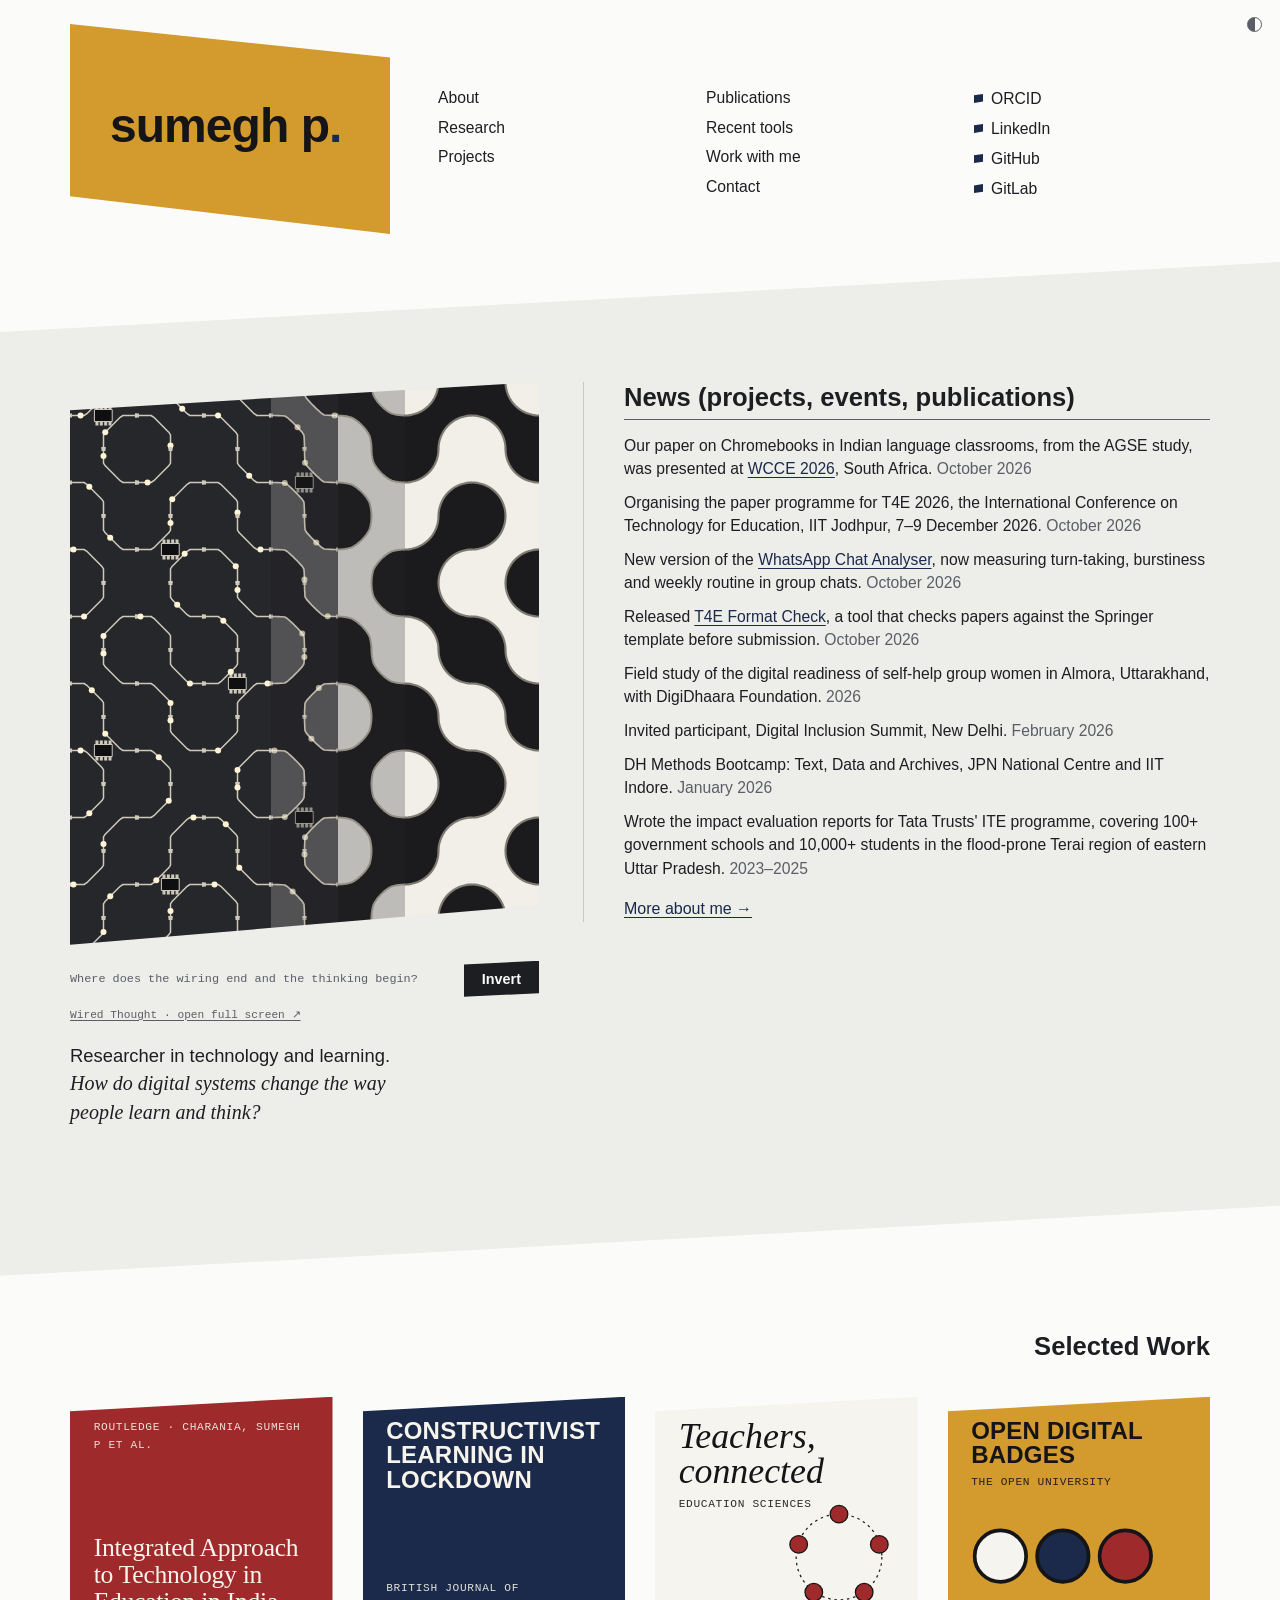
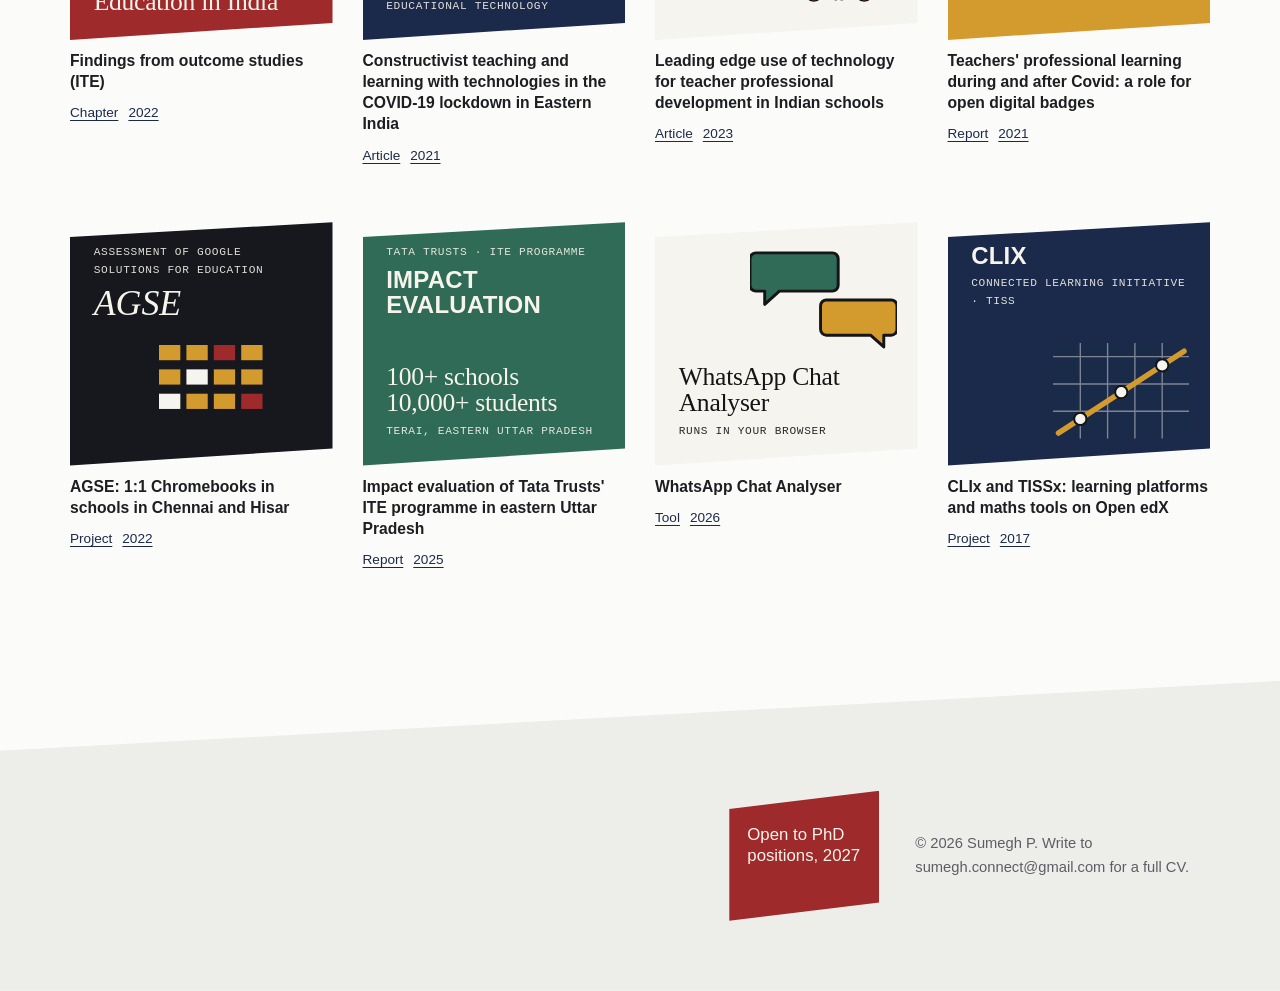
==== commit 0c047bf0: "Tools: add GridSpaces" ====
--- a/index.html
+++ b/index.html
@@ -510,8 +510,9 @@
   <!-- ================= TOOLS ================= -->
   <div class="page" data-page="tools" hidden>
     <div class="band flat-top"><div class="wrap">
-      <div class="pagehead"><h1>Recent tools</h1><p>Small tools I have built, for my own research and for the research community.</p></div>
+      <div class="pagehead"><h1>Recent tools</h1><p>Small tools I have built, for my own research, for the research community and for everyday work.</p></div>
       <div class="tools">
+        <article><div class="chip" style="background:var(--ink)"></div><h2>GridSpaces</h2><p>A macOS menu-bar app that arranges the Mac's row of desktops into a 2×2 grid, as in Ubuntu's Unity. Arrow keys move you around the grid and can take the current window along. A frosted-glass panel shows which apps are on each desktop, and moving up or down slides the screen vertically. Written in Swift.</p><div class="links"><a href="https://github.com/sumeghp/gridspaces" target="_blank" rel="noopener">Source code</a></div></article>
         <article><div class="chip" style="background:var(--green)"></div><h2>WhatsApp Chat Analyser</h2><p>Turns an exported WhatsApp chat into activity charts, a reply network and measures of conversation dynamics such as turn-taking, burstiness and weekly routine. It grew out of my study of teacher communities. The chat never leaves your device.</p><div class="links"><a href="https://sumeghhp.gitlab.io/whatsapp_plots/" target="_blank" rel="noopener">Open the tool</a></div></article>
         <article><div class="chip" style="background:var(--blue)"></div><h2>T4E Format Check</h2><p>Checks a paper against the Springer proceedings template before submission: page limits by paper type, author block, ORCID check digits, headings, figures and references, with plain-language fixes.</p><div class="links"><a href="https://sumeghp.github.io/t4e-format-checker/" target="_blank" rel="noopener">Open the tool</a><a href="https://github.com/sumeghp/t4e-format-checker" target="_blank" rel="noopener">Source code</a></div></article>
         <article><div class="chip" style="background:var(--ochre)"></div><h2>DH Conferences Dates</h2><p>Upcoming digital humanities conferences in one place, with countdowns to their submission deadlines, sorting and a calendar view. Suggestions for venues to add are welcome.</p><div class="links"><a href="https://sumeghp.github.io/dhconf-dates/" target="_blank" rel="noopener">Open the tool</a><a href="https://github.com/sumeghp/dhconf-dates" target="_blank" rel="noopener">Source code</a></div></article>
